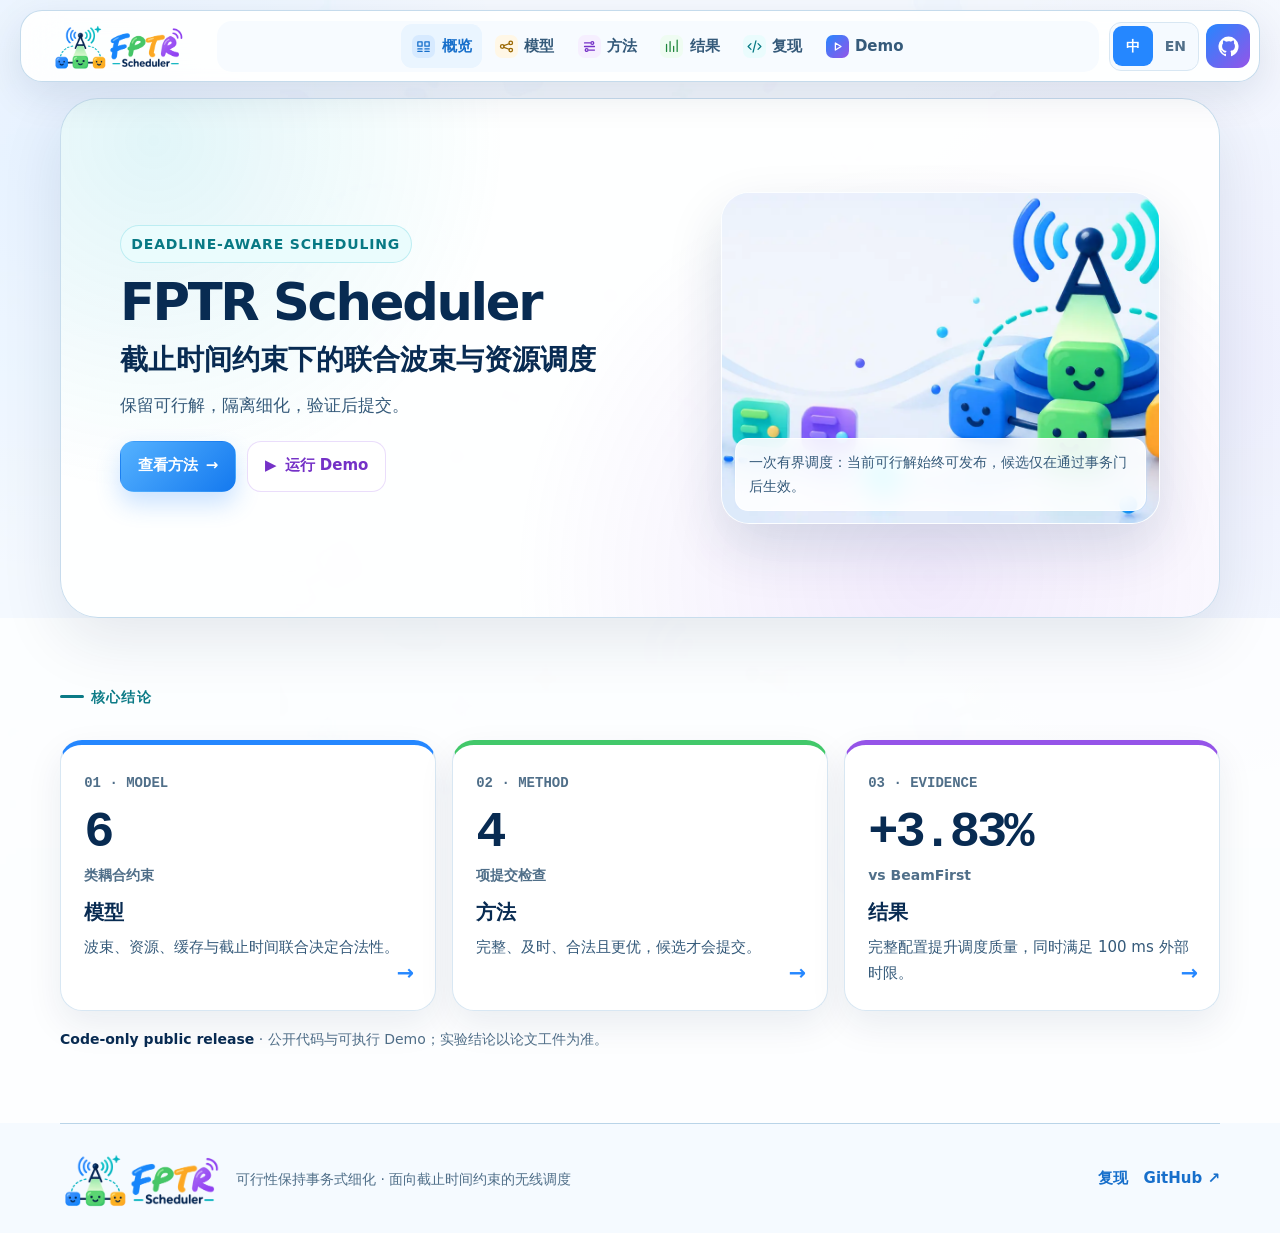
==== docs/index.html @ 071c4c6e "fix: complete semantic and accessibility polish" ====
<!doctype html>
<html lang="zh-CN">
  <head>
    <meta charset="utf-8" />
    <script>document.documentElement.classList.add("js");</script>
    <meta name="viewport" content="width=device-width, initial-scale=1" />
    <meta name="theme-color" content="#f5faff" />
    <meta name="description" content="FPTR：面向截止时间约束的联合波束与资源调度器，以可行性保持的事务式细化持续提升传输量。" />
    <meta property="og:type" content="website" />
    <meta property="og:title" content="FPTR Scheduler" />
    <meta property="og:description" content="Feasibility-preserving transactional refinement for deadline-aware wireless scheduling." />
    <meta property="og:url" content="https://rudykon.github.io/FPTR_Scheduler/" />
    <meta property="og:image" content="https://rudykon.github.io/FPTR_Scheduler/images/Deadline_Aware_FPTR_Scheduler.png" />
    <title>FPTR Scheduler · 联合波束与资源调度</title>
    <link rel="canonical" href="https://rudykon.github.io/FPTR_Scheduler/" />
    <link rel="icon" type="image/png" href="./assets/brand/favicon-32.png" sizes="32x32" />
    <link rel="apple-touch-icon" href="./assets/brand/apple-touch-icon.png" />
    <link rel="stylesheet" href="./assets/site.css" />
    <script src="./assets/site.js" defer></script>
  </head>
  <body>
    <a class="skip-link" href="#main" data-i18n="skip">跳到主要内容</a>
    <div class="site-shell" id="top">
      <header class="site-header">
        <a class="brand-link" href="./" aria-label="FPTR Scheduler 首页" data-i18n-aria="brandHomeAria"><img src="./assets/brand/logo-horizontal.png" alt="FPTR Scheduler" /></a>
        <button class="nav-toggle" type="button" aria-expanded="false" aria-controls="mainNav"><span data-i18n="navMenu">目录</span><svg viewBox="0 0 16 16" aria-hidden="true"><path d="m3 6 5 5 5-5" /></svg></button>
        <nav class="main-nav" id="mainNav" aria-label="主要导航" data-i18n-aria="navAria">
          <a href="./" aria-current="page"><i class="nav-icon" data-nav-icon="overview" aria-hidden="true"></i><span data-i18n="navOverview">概览</span></a>
          <a href="./problem/"><i class="nav-icon" data-nav-icon="problem" aria-hidden="true"></i><span data-i18n="navProblem">模型</span></a>
          <a href="./method/"><i class="nav-icon" data-nav-icon="method" aria-hidden="true"></i><span data-i18n="navMethod">方法</span></a>
          <a href="./evidence/"><i class="nav-icon" data-nav-icon="evidence" aria-hidden="true"></i><span data-i18n="navEvidence">结果</span></a>
          <a href="./reproduce/"><i class="nav-icon" data-nav-icon="reproduce" aria-hidden="true"></i><span data-i18n="navReproduce">复现</span></a>
          <a href="./demo/"><i class="nav-icon" data-nav-icon="demo" aria-hidden="true"></i><span data-i18n="navDemo">Demo</span></a>
        </nav>
        <div class="header-actions">
          <div class="language-switch" aria-label="语言切换" data-i18n-aria="languageAria">
            <a href="./" data-locale="zh" class="active" aria-current="page">中</a>
            <a href="./en/" data-locale="en" lang="en">EN</a>
          </div>
          <a class="icon-link github-icon" href="https://github.com/rudykon/FPTR_Scheduler" target="_blank" rel="noreferrer" aria-label="GitHub 仓库" data-i18n-aria="githubAria"></a>
        </div>
      </header>

      <main id="main">
        <section class="home-hero section-wrap">
          <div class="home-hero-copy">
            <span class="paper-badge" data-i18n="paperBadge">DEADLINE-AWARE SCHEDULING</span>
            <h1 data-i18n="paperTitle">FPTR Scheduler</h1>
            <p class="home-subtitle" data-i18n="homeSubtitle">截止时间约束下的联合波束与资源调度</p>
            <p class="paper-thesis" data-i18n="paperThesis">保留可行解，隔离细化，验证后提交。</p>
            <div class="hero-actions">
              <a class="button button-primary" href="./method/"><span data-i18n="readMethod">查看方法</span><span aria-hidden="true">→</span></a>
              <a class="button button-secondary" href="./demo/"><span aria-hidden="true">▶</span><span data-i18n="runDemo">运行 Demo</span></a>
            </div>
          </div>
          <figure class="home-visual">
            <img src="./assets/brand/hero-light-1280x720.webp" alt="智能基站协调彩色资源块与截止路径" data-i18n-alt="heroArtAlt" />
            <figcaption data-i18n="heroCaption">一次有界调度：当前可行解始终可发布，候选仅在通过事务门后生效。</figcaption>
          </figure>
        </section>

        <section class="home-summary">
          <div class="section-wrap">
            <h2 class="section-kicker" data-i18n="coreFindings">核心结论</h2>
            <div class="summary-grid">
              <a class="summary-card problem-card" href="./problem/">
                <span>01 · MODEL</span><strong>6<small data-i18n="constraintCountLabel">类耦合约束</small></strong>
                <h3 data-i18n="snapshotProblemTitle">模型</h3>
                <p data-i18n="snapshotProblemBody">波束、资源、缓存与截止时间联合决定合法性。</p>
                <b class="card-arrow" aria-hidden="true">→</b>
              </a>
              <a class="summary-card method-card" href="./method/">
                <span>02 · METHOD</span><strong>4<small data-i18n="gateCountLabel">项提交检查</small></strong>
                <h3 data-i18n="snapshotMethodTitle">方法</h3>
                <p data-i18n="snapshotMethodBody">完整、及时、合法且更优，候选才会提交。</p>
                <b class="card-arrow" aria-hidden="true">→</b>
              </a>
              <a class="summary-card evidence-card" href="./evidence/">
                <span>03 · EVIDENCE</span><strong>+3.83%<small data-i18n="beamFirstGainLabel">vs BeamFirst</small></strong>
                <h3 data-i18n="snapshotResultTitle">结果</h3>
                <p data-i18n="snapshotResultBody">完整配置提升调度质量，同时满足 100 ms 外部时限。</p>
                <b class="card-arrow" aria-hidden="true">→</b>
              </a>
            </div>
            <p class="release-line"><strong data-i18n="release">Code-only public release</strong><span aria-hidden="true"> · </span><span data-i18n="releaseShort">公开代码与可执行 Demo；实验结论以论文工件为准。</span></p>
          </div>
        </section>
      </main>

      <footer class="site-footer">
        <div><img src="./assets/brand/logo-horizontal.png" alt="FPTR Scheduler" /><p data-i18n="footer">可行性保持事务式细化 · 面向截止时间约束的无线调度</p></div>
        <nav class="footer-links" aria-label="项目链接" data-i18n-aria="footerLinksAria"><a href="./reproduce/" data-i18n="navReproduce">复现</a><a href="https://github.com/rudykon/FPTR_Scheduler" target="_blank" rel="noreferrer">GitHub ↗</a></nav>
      </footer>
    </div>
  </body>
</html>
---- docs/assets/site.css ----
:root {
  --structure: #082b52;
  --deep: #05213f;
  --signal: #2587ff;
  --routing: #18b8c8;
  --feasible: #42c86a;
  --deadline: #f6a91f;
  --refinement: #9554e8;
  --ice: #f5faff;
  --white: #fff;
  --ink-soft: #355a7a;
  --muted: #506f89;
  --line: #d8e7f3;
  --line-strong: #b9d4e8;
  --blue-soft: #eaf5ff;
  --cyan-soft: #eafcfd;
  --green-soft: #effcf2;
  --amber-soft: #fff7e6;
  --violet-soft: #f6efff;
  --red-soft: #fff1f2;
  --red: #d34d61;
  --display: "Arial Rounded MT Bold", "Noto Sans SC", system-ui, sans-serif;
  --ui: Inter, "Noto Sans SC", system-ui, -apple-system, BlinkMacSystemFont, "Segoe UI", sans-serif;
  --math: "Libertinus Math", "STIX Two Math", "Cambria Math", "Noto Serif Math", "DejaVu Math TeX Gyre", serif;
  --mono: "SFMono-Regular", Consolas, "Liberation Mono", monospace;
  --text-body: 1rem;
  --text-lead: 1.0625rem;
  --text-small: .9375rem;
  --text-meta: .875rem;
  --leading-body: 1.72;
  --prose-width: 760px;
  --shadow-soft: 0 22px 62px rgb(8 43 82 / 10%);
  --shadow-card: 0 14px 36px rgb(8 43 82 / 8%);
  color-scheme: light;
}

*, *::before, *::after { box-sizing: border-box; }
html { scroll-behavior: smooth; }
body {
  min-width: 320px;
  margin: 0;
  color: var(--structure);
  background:
    radial-gradient(circle at 7% 12%, rgb(37 135 255 / 8%), transparent 27rem),
    radial-gradient(circle at 94% 30%, rgb(149 84 232 / 7%), transparent 26rem),
    var(--ice);
  font: var(--text-body)/var(--leading-body) var(--ui);
  text-rendering: optimizeLegibility;
}
body::before {
  position: fixed;
  inset: 0;
  z-index: -1;
  background: url("./brand/pattern-light-1280x720.webp") top center / 1280px auto repeat-y;
  content: "";
  opacity: .1;
  pointer-events: none;
}
img, picture { display: block; max-width: 100%; }
a { color: inherit; text-decoration: none; }
button, input, select { font: inherit; }
button, a { -webkit-tap-highlight-color: transparent; }
::selection { color: var(--deep); background: rgb(66 200 106 / 32%); }
:focus-visible { outline: 3px solid rgb(37 135 255 / 45%); outline-offset: 3px; }

.skip-link {
  position: fixed;
  top: .75rem;
  left: .75rem;
  z-index: 1000;
  padding: .65rem 1rem;
  border-radius: 12px;
  color: var(--white);
  background: var(--signal);
  font-weight: 850;
  transform: translateY(-180%);
  transition: transform 160ms ease;
}
.skip-link:focus { transform: translateY(0); }
.site-shell { display: flex; min-height: 100vh; flex-direction: column; }
main { min-width: 0; flex: 1; }
.section-wrap { width: min(1160px, calc(100% - 2.5rem)); margin-inline: auto; }
.prose-wrap { width: min(var(--prose-width), calc(100% - 2.5rem)); margin-inline: auto; }

/* Bright compact navigation */
.site-header {
  position: sticky;
  top: .65rem;
  z-index: 100;
  display: grid;
  width: min(1240px, calc(100% - 1.5rem));
  min-height: 72px;
  grid-template-columns: 174px minmax(0, 1fr) auto;
  gap: .65rem;
  align-items: center;
  margin: .65rem auto 0;
  padding: .42rem .55rem .42rem .72rem;
  border: 1px solid rgb(185 212 232 / 82%);
  border-radius: 22px;
  background: rgb(255 255 255 / 92%);
  box-shadow: 0 13px 38px rgb(8 43 82 / 10%);
  backdrop-filter: blur(18px) saturate(145%);
}
.brand-link {
  display: inline-flex;
  width: 170px;
  min-height: 50px;
  align-items: center;
  border-radius: 12px;
}
.brand-link img { width: 100%; max-height: 52px; object-fit: contain; }
.nav-toggle {
  display: none;
  min-height: 42px;
  align-items: center;
  justify-content: center;
  gap: .42rem;
  padding: .5rem .72rem;
  border: 1px solid var(--line);
  border-radius: 11px;
  color: var(--ink-soft);
  background: var(--white);
  cursor: pointer;
  font-size: var(--text-meta);
  font-weight: 850;
}
.nav-toggle svg { width: 16px; height: 16px; fill: none; stroke: currentcolor; stroke-width: 2; transition: transform 160ms ease; }
.nav-toggle[aria-expanded="true"] svg { transform: rotate(180deg); }
.main-nav {
  display: flex;
  min-width: 0;
  justify-content: center;
  gap: .1rem;
  padding: .2rem;
  border-radius: 15px;
  background: #f7fbff;
}
.main-nav a {
  display: inline-flex;
  min-height: 44px;
  min-width: 0;
  align-items: center;
  justify-content: center;
  gap: .38rem;
  padding: .48rem .62rem;
  border: 1px solid transparent;
  border-radius: 11px;
  color: var(--ink-soft);
  font-size: var(--text-small);
  font-weight: 790;
  line-height: 1.2;
  white-space: nowrap;
  transition: transform 160ms ease, background 160ms ease, color 160ms ease;
}
.main-nav a:hover { color: var(--structure); background: var(--white); transform: translateY(-1px); }
.main-nav a[aria-current="page"] { color: #176fcb; background: var(--blue-soft); }
.nav-icon {
  display: grid;
  width: 1.45rem;
  height: 1.45rem;
  flex: 0 0 auto;
  place-items: center;
  border-radius: 7px;
  color: currentcolor;
  background: rgb(37 135 255 / 9%);
}
.nav-icon svg {
  width: 17px;
  height: 17px;
  fill: none;
  stroke: currentcolor;
  stroke-linecap: round;
  stroke-linejoin: round;
  stroke-width: 1.8;
}
.main-nav a:nth-child(2) .nav-icon { color: #9a6700; background: var(--amber-soft); }
.main-nav a:nth-child(3) .nav-icon { color: #7531c7; background: var(--violet-soft); }
.main-nav a:nth-child(4) .nav-icon { color: #20883e; background: var(--green-soft); }
.main-nav a:nth-child(5) .nav-icon { color: #087a85; background: var(--cyan-soft); }
.main-nav a:nth-child(6) .nav-icon { color: var(--white); background: linear-gradient(135deg, var(--signal), var(--refinement)); }
.header-actions { display: flex; align-items: center; gap: .42rem; }
.language-switch {
  display: flex;
  gap: .12rem;
  padding: .2rem;
  border: 1px solid var(--line);
  border-radius: 12px;
  background: var(--ice);
}
.language-switch a,
.language-switch button {
  display: grid;
  min-width: 40px;
  min-height: 40px;
  place-items: center;
  padding: 0 .45rem;
  border: 0;
  border-radius: 9px;
  color: var(--muted);
  background: transparent;
  cursor: pointer;
  font-size: var(--text-meta);
  font-weight: 850;
}
.language-switch .active { color: var(--white); background: var(--signal); }
.icon-link {
  display: grid;
  width: 44px;
  height: 44px;
  place-items: center;
  border-radius: 12px;
  color: var(--white);
  background: linear-gradient(135deg, var(--signal), var(--refinement));
}
.icon-link svg { width: 21px; height: 21px; fill: currentcolor; }

/* Shared hierarchy */
.section-kicker, .eyebrow {
  display: inline-flex;
  align-items: center;
  gap: .45rem;
  margin: 0 0 .85rem;
  color: #0b7a86;
  font-size: var(--text-meta);
  font-weight: 850;
  letter-spacing: .08em;
  text-transform: uppercase;
}
.section-kicker::before {
  width: 24px;
  height: 3px;
  border-radius: 999px;
  background: currentcolor;
  content: "";
}
.section-heading { max-width: var(--prose-width); margin-bottom: 2rem; }
.section-heading h2 {
  margin: 0;
  font: 900 clamp(1.5rem, 2.5vw, 2.2rem)/1.16 var(--ui);
  letter-spacing: -.03em;
}
.section-heading p:last-child { margin: .85rem 0 0; color: var(--ink-soft); font-size: var(--text-lead); }
.button {
  display: inline-flex;
  min-height: 48px;
  align-items: center;
  justify-content: center;
  gap: .5rem;
  padding: .72rem 1.05rem;
  border: 1px solid transparent;
  border-radius: 14px;
  font-size: var(--text-small);
  font-weight: 850;
  transition: transform 160ms ease, box-shadow 160ms ease;
}
.button:hover { transform: translateY(-2px); }
.button-primary { color: var(--white); background: linear-gradient(135deg, #55b2ff, #1479ef); box-shadow: 0 12px 24px rgb(37 135 255 / 24%); }
.button-secondary { border-color: rgb(149 84 232 / 20%); color: #7531c7; background: var(--white); }
.button-ghost { border-color: var(--line); color: var(--ink-soft); background: rgb(255 255 255 / 68%); }

/* Home: three compact parts */
.home-hero {
  position: relative;
  display: grid;
  min-height: 520px;
  grid-template-columns: minmax(0, 1.1fr) minmax(330px, .9fr);
  gap: clamp(2rem, 5vw, 4rem);
  align-items: center;
  overflow: hidden;
  margin-top: 1rem;
  padding: clamp(2.3rem, 4.6vw, 4rem);
  border: 1px solid rgb(185 212 232 / 78%);
  border-radius: 38px;
  background:
    radial-gradient(circle at 8% 8%, rgb(24 184 200 / 12%), transparent 22rem),
    radial-gradient(circle at 75% 92%, rgb(149 84 232 / 12%), transparent 26rem),
    rgb(255 255 255 / 90%);
  box-shadow: var(--shadow-soft);
}
.home-hero-copy { min-width: 0; }
.paper-badge {
  display: inline-flex;
  margin-bottom: .8rem;
  padding: .38rem .65rem;
  border: 1px solid rgb(24 184 200 / 22%);
  border-radius: 999px;
  color: #087984;
  background: var(--cyan-soft);
  font-size: var(--text-meta);
  font-weight: 850;
  letter-spacing: .06em;
}
.home-hero h1 {
  max-width: 720px;
  margin: 0;
  font: 900 clamp(2.4rem, 4vw, 3.35rem)/1.04 var(--display);
  letter-spacing: -.045em;
}
html[lang="en"] .home-hero h1 {
  font-size: clamp(2.4rem, 4vw, 3.35rem);
  line-height: 1.05;
}
.home-subtitle {
  max-width: 720px;
  margin: .8rem 0 0;
  color: var(--structure);
  font-size: clamp(1.25rem, 2.2vw, 1.75rem);
  font-weight: 850;
  line-height: 1.3;
}
.paper-thesis { max-width: 690px; margin: .75rem 0 0; color: var(--ink-soft); font-size: var(--text-lead); }
.hero-actions { display: flex; flex-wrap: wrap; gap: .7rem; margin-top: 1.3rem; }
.home-visual {
  position: relative;
  margin: 0;
  overflow: hidden;
  border: 1px solid rgb(255 255 255 / 88%);
  border-radius: 28px;
  background: var(--blue-soft);
  box-shadow: 0 24px 55px rgb(8 43 82 / 14%);
}
.home-visual img { width: 100%; min-height: 330px; object-fit: cover; }
.home-visual figcaption {
  position: absolute;
  right: .8rem;
  bottom: .8rem;
  left: .8rem;
  padding: .7rem .85rem;
  border: 1px solid rgb(255 255 255 / 78%);
  border-radius: 13px;
  color: var(--ink-soft);
  background: rgb(255 255 255 / 89%);
  backdrop-filter: blur(12px);
  font-size: var(--text-meta);
}
.home-summary { padding: 3.8rem 0 4.5rem; background: rgb(255 255 255 / 74%); }
.summary-grid { display: grid; grid-template-columns: repeat(3, minmax(0, 1fr)); gap: 1rem; margin-top: 1.1rem; }
.summary-card {
  position: relative;
  display: block;
  min-width: 0;
  padding: 1.45rem;
  border: 1px solid var(--line);
  border-top: 5px solid var(--signal);
  border-radius: 22px;
  background: var(--white);
  box-shadow: var(--shadow-card);
  transition: transform 160ms ease, border-color 160ms ease, box-shadow 160ms ease;
}
.summary-card:hover { border-color: var(--signal); box-shadow: 0 18px 42px rgb(8 43 82 / 12%); transform: translateY(-3px); }
.summary-card.method-card { border-top-color: var(--feasible); }
.summary-card.evidence-card { border-top-color: var(--refinement); }
.summary-card > span { color: var(--muted); font: 850 var(--text-meta) var(--mono); }
.summary-card > strong { display: block; margin-top: .8rem; font: 900 clamp(2rem, 4vw, 3.15rem)/1 var(--mono); letter-spacing: -.06em; }
.summary-card > strong small {
  display: block;
  margin-top: .45rem;
  color: var(--muted);
  font: 800 var(--text-meta)/1.35 var(--ui);
  letter-spacing: 0;
}
.summary-card h3 { margin: .65rem 0 .35rem; font-size: 1.25rem; }
.summary-card p { margin: 0; color: var(--ink-soft); font-size: var(--text-small); }
.card-arrow { position: absolute; right: 1.3rem; bottom: 1.15rem; color: var(--signal); font-size: 1.3rem; }
.release-line { margin: 1rem 0 0; color: var(--muted); font-size: var(--text-meta); }
.release-line strong { color: var(--structure); }
.secondary-links { display: flex; flex-wrap: wrap; gap: .75rem 1.1rem; align-items: center; margin-top: 1.5rem; color: var(--ink-soft); font-size: var(--text-small); }
.secondary-links > span { color: var(--muted); font-weight: 800; }
.secondary-links a { display: inline-flex; min-height: 44px; align-items: center; gap: .35rem; color: #176fcb; font-weight: 800; }

/* Interior pages */
.page-hero {
  position: relative;
  overflow: hidden;
  margin-top: 1rem;
  padding: 1.6rem 0 1.5rem;
  border-bottom: 1px solid var(--line-strong);
  background: radial-gradient(circle at 84% 45%, rgb(37 135 255 / 12%), transparent 22rem), rgb(255 255 255 / 68%);
}
.page-hero-method { background: radial-gradient(circle at 84% 45%, rgb(149 84 232 / 14%), transparent 23rem), rgb(255 255 255 / 68%); }
.page-hero-evidence { background: radial-gradient(circle at 84% 45%, rgb(66 200 106 / 13%), transparent 23rem), rgb(255 255 255 / 68%); }
.page-hero-reproduce { background: radial-gradient(circle at 84% 45%, rgb(24 184 200 / 13%), transparent 23rem), rgb(255 255 255 / 68%); }
.page-hero .section-wrap { position: relative; z-index: 2; }
.breadcrumb { display: inline-flex; min-height: 42px; align-items: center; gap: .5rem; margin-bottom: .7rem; color: var(--ink-soft); font-size: var(--text-small); font-weight: 750; }
.page-hero .section-kicker { margin-bottom: .65rem; }
.page-hero h1 {
  max-width: 980px;
  margin: 0;
  font: 900 clamp(2.1rem, 3.4vw, 3rem)/1.08 var(--ui);
  letter-spacing: -.04em;
}
.page-hero p:last-of-type { max-width: 780px; margin: .8rem 0 0; color: var(--ink-soft); font-size: 1.0625rem; line-height: 1.62; }
.page-mascot { position: absolute; right: max(3vw, 1rem); bottom: -1rem; width: 120px; opacity: .08; transform: rotate(-7deg); }
.detail-section { padding: 3.5rem 0 5rem; background: rgb(255 255 255 / 76%); }
.editorial-section { padding-block: 0 3.5rem; }
.editorial-section + .editorial-section { padding-top: 2.25rem; border-top: 1px solid var(--line-strong); }
.editorial-grid { display: grid; grid-template-columns: minmax(0, 1fr) minmax(280px, .72fr); gap: clamp(2rem, 6vw, 4rem); align-items: start; }
.editorial-copy { min-width: 0; max-width: var(--prose-width); }
.editorial-copy h2 { margin: 0; font: 900 clamp(1.5rem, 2.5vw, 2.2rem)/1.16 var(--ui); letter-spacing: -.03em; }
.editorial-copy p { color: var(--ink-soft); }
.callout {
  padding: 1.35rem;
  border-left: 5px solid var(--signal);
  border-radius: 0 20px 20px 0;
  background: var(--blue-soft);
}
.callout h3 { margin: 0; font-size: 1.2rem; }
.callout p { margin: .5rem 0 0; color: var(--ink-soft); font-size: var(--text-small); }
/* ACM-inspired equations: semantic MathML, centered display, right-aligned number. */
.inline-math,
.formula-block math {
  color: var(--deep);
  font-family: var(--math);
  font-weight: 400;
}
.inline-math {
  white-space: nowrap;
  margin-inline: .1em;
  font-size: 1.04em;
  vertical-align: -.08em;
}
.formula-block {
  width: 100%;
  min-width: 0;
  max-width: 100%;
  overflow-x: auto;
  margin: 1.25rem 0;
  padding: 1.15rem 1.25rem;
  border: 1px solid var(--line-strong);
  border-left: 4px solid var(--signal);
  border-radius: 4px 16px 16px 4px;
  color: var(--deep);
  background: linear-gradient(90deg, rgb(234 245 255 / 72%), var(--white) 42%);
  box-shadow: 0 8px 24px rgb(8 43 82 / 5%);
  scrollbar-color: var(--line-strong) transparent;
}
.formula-block:focus-visible { outline-offset: 2px; }
.equation-row {
  display: grid;
  min-width: max-content;
  grid-template-columns: minmax(0, 1fr) 3rem;
  gap: 1rem;
  align-items: center;
}
.equation-row math[display="block"] {
  display: block;
  min-width: max-content;
  margin: 0;
  justify-self: center;
  font-size: clamp(1rem, 1.65vw, 1.2rem);
  line-height: 1.55;
}
.equation-number {
  min-width: 2.5rem;
  color: var(--ink-soft);
  font: 400 1rem/1.2 var(--math);
  text-align: right;
  white-space: nowrap;
}
.equation-lead,
.equation-note {
  max-width: var(--prose-width);
  color: var(--ink-soft);
  font-size: var(--text-small);
}
.equation-lead { margin: 1.2rem 0 -.45rem; font-weight: 750; }
.equation-note { margin: -.55rem 0 1.3rem; }
.equation-order-note {
  max-width: var(--prose-width);
  margin: 1rem 0 .35rem;
  padding: .65rem .85rem;
  border-left: 3px solid var(--routing);
  border-radius: 0 10px 10px 0;
  color: var(--ink-soft);
  background: var(--blue-soft);
  font-size: var(--text-meta);
}
.equation-stack { display: grid; min-width: 0; gap: 1.35rem; padding-top: .4rem; }
.equation-unit { min-width: 0; }
.equation-unit > p { margin: 0 0 .55rem; color: var(--ink-soft); font-size: var(--text-small); }
.equation-unit .formula-block { margin: 0; }
.formal-equations { margin-top: 1.25rem; border-color: var(--line-strong); }
.formal-equations > summary { display: flex; align-items: center; justify-content: space-between; gap: 1rem; }
.equation-range { flex: 0 0 auto; color: var(--signal); font: 800 var(--text-meta) var(--mono); }
.formula-block.compact-equation { margin-block: .8rem 0; padding-block: .9rem; }
.formula-block.compact-equation .equation-row math[display="block"] { font-size: clamp(1rem, 1.45vw, 1.12rem); }
.formula-block.unnumbered .equation-row { grid-template-columns: minmax(0, 1fr); }
.formula-block.unnumbered .equation-row math[display="block"] { justify-self: start; }
.math-symbol { min-width: 5.25rem; }
.symbol-table .inline-math { font-size: 1.08rem; }
.table-wrap, .traffic-table-wrap {
  width: 100%;
  max-width: 100%;
  overflow-x: auto;
  margin-top: 1rem;
  border: 1px solid var(--line);
  border-radius: 18px;
  background: var(--white);
}
table { width: 100%; border-collapse: collapse; font-size: var(--text-small); }
th, td { padding: .78rem .85rem; border-bottom: 1px solid var(--line); text-align: left; white-space: nowrap; }
th { color: var(--structure); background: #edf6fd; font-weight: 800; }
tbody tr:last-child th, tbody tr:last-child td { border-bottom: 0; }
.symbol-table-wrap { min-width: 0; }
.symbol-table-wrap h3 { margin: 0 0 .5rem; font-size: 1.2rem; }
.key-symbols { display: grid; grid-template-columns: repeat(4, minmax(0, 1fr)); gap: .75rem; }
.key-symbols article { display: flex; min-width: 0; align-items: center; gap: .7rem; padding: 1rem; border: 1px solid var(--line); border-radius: 16px; background: var(--white); }
.key-symbols .inline-math { flex: 0 0 auto; color: var(--signal); font-size: 1.3rem; }
.key-symbols span { color: var(--ink-soft); font-size: var(--text-small); font-weight: 750; }
.symbol-details { margin-top: 0; }
.symbol-details .details-body { padding-top: .35rem; }
.symbol-table th:first-child { width: 12%; font-family: var(--math); }
.symbol-table td:nth-child(2) { width: 28%; }
.symbol-table td:last-child { white-space: normal; }
.traffic-details { margin-top: .2rem; }
.constraint-groups { display: grid; grid-template-columns: repeat(3, minmax(0, 1fr)); gap: 1rem; margin-top: 1.8rem; }
.constraint-group { padding: 1.35rem; border-top: 4px solid var(--deadline); background: var(--white); }
.constraint-group:nth-child(2) { border-color: var(--routing); }
.constraint-group:nth-child(3) { border-color: var(--refinement); }
.constraint-group h3 { margin: 0 0 .5rem; font-size: 1.18rem; }
.constraint-group ul { margin: 0; padding-left: 1.2rem; color: var(--ink-soft); font-size: var(--text-small); }
.risk-compare { display: grid; grid-template-columns: 1fr 1fr; gap: 1rem; margin-top: 1.8rem; }
.risk-path { padding: 1.35rem; border: 1px solid var(--line); border-radius: 20px; background: var(--white); }
.risk-path.bad { border-color: rgb(211 77 97 / 25%); background: var(--red-soft); }
.risk-path.good { border-color: rgb(66 200 106 / 28%); background: var(--green-soft); }
.risk-path h3 { margin: 0; font-size: 1.18rem; }
.risk-path p { margin: .45rem 0 0; color: var(--ink-soft); }
.scenario-split { display: grid; grid-template-columns: 1fr 1fr; gap: 1rem; margin: 2rem 0 0; }
.scenario-crop { position: relative; aspect-ratio: 1.2; overflow: hidden; border: 1px solid var(--line); border-radius: 22px; background: var(--white); }
.scenario-crop img { position: absolute; top: 0; width: 200%; max-width: none; height: 100%; object-fit: cover; }
.scenario-left img { left: 0; }
.scenario-right img { right: 0; }
.scenario-split figcaption { display: grid; grid-column: 1 / -1; grid-template-columns: 1fr 1fr; gap: 1rem; color: var(--muted); font-size: var(--text-meta); }

/* Method */
.transaction-diagram { min-width: 0; padding: 1.2rem; border: 1px solid var(--line); border-radius: 24px; background: var(--white); box-shadow: var(--shadow-card); }
.transaction-lane { display: grid; grid-template-columns: 130px minmax(0, .72fr) auto minmax(0, .72fr); gap: 1rem; align-items: center; padding: 1rem; border-radius: 18px; }
.incumbent-lane { background: var(--green-soft); }
.candidate-lane { margin-top: .75rem; background: var(--violet-soft); }
.lane-label { color: var(--muted); font: 850 var(--text-meta) var(--mono); text-transform: uppercase; }
.transaction-lane article { min-width: 0; padding: .85rem; border: 1px solid rgb(255 255 255 / 88%); border-radius: 14px; background: rgb(255 255 255 / 74%); }
.transaction-lane strong { font: 900 1.3rem var(--mono); }
.transaction-lane p { margin: .2rem 0 0; color: var(--ink-soft); font-size: var(--text-meta); }
.transaction-lane i { color: var(--muted); font-size: var(--text-meta); font-style: normal; font-weight: 800; }
.gate-checks { display: grid; grid-template-columns: repeat(4, minmax(0, 1fr)); gap: .6rem; margin-top: .8rem; }
.gate-checks div { min-width: 0; padding: .85rem; border: 1px solid var(--line); border-radius: 14px; background: #f9fcff; }
.gate-checks .inline-math { font-size: 1rem; }
.gate-checks p { margin: .25rem 0 0; color: var(--muted); font-size: var(--text-meta); }
.gate-branches { display: grid; grid-template-columns: 1fr 1fr; gap: .7rem; margin-top: .7rem; }
.gate-branches strong, .gate-branches em { padding: .85rem 1rem; border-radius: 14px; font-size: var(--text-small); font-style: normal; }
.gate-branches strong { color: #197b37; background: var(--green-soft); }
.gate-branches em { color: var(--red); background: var(--red-soft); }
.method-timeline {
  position: relative;
  display: grid;
  grid-template-columns: repeat(6, minmax(0, 1fr));
  gap: .75rem;
  margin-top: 2rem;
}
.method-timeline::before {
  position: absolute;
  top: 20px;
  right: 7%;
  left: 7%;
  height: 4px;
  border-radius: 999px;
  background: linear-gradient(90deg, var(--signal), var(--feasible), var(--routing), var(--deadline), var(--refinement));
  content: "";
}
.stage { position: relative; z-index: 1; min-width: 0; padding-top: 3rem; }
.stage::before {
  position: absolute;
  top: 9px;
  left: 1rem;
  width: 24px;
  height: 24px;
  border: 5px solid var(--white);
  border-radius: 50%;
  background: var(--signal);
  box-shadow: 0 0 0 1px var(--line);
  content: "";
}
.stage:nth-child(2)::before { background: var(--feasible); }
.stage:nth-child(3)::before { background: var(--routing); }
.stage:nth-child(4)::before { background: var(--deadline); }
.stage:nth-child(5)::before, .stage:nth-child(6)::before { background: var(--refinement); }
.stage time { color: var(--muted); font: 800 var(--text-meta) var(--mono); }
.stage h3 { margin: .2rem 0; font-size: 1.08rem; }
.stage p { margin: 0; color: var(--ink-soft); font-size: var(--text-meta); line-height: 1.5; }
.deadline-contract {
  display: grid;
  grid-template-columns: minmax(170px, .35fr) auto minmax(170px, .35fr) 1fr;
  gap: 1rem;
  align-items: center;
  margin-top: 1.8rem;
  padding: 1.15rem;
  border: 1px solid var(--line);
  border-radius: 20px;
  background: var(--blue-soft);
}
.deadline-contract div { display: flex; flex-direction: column; }
.deadline-contract strong { font: 900 1.15rem var(--ui); }
.deadline-contract strong .inline-math { font-size: 1.06em; }
.deadline-contract span { color: var(--muted); font-size: var(--text-meta); }
.deadline-contract p { margin: 0; color: var(--ink-soft); font-size: var(--text-small); }
.theory-list { margin-top: 1.8rem; border-top: 1px solid var(--line-strong); }
.theory-item { display: grid; grid-template-columns: 100px minmax(0, .9fr) minmax(0, 1.1fr); gap: 1.5rem; padding: 1.4rem 0; border-bottom: 1px solid var(--line); }
.theory-item > span { color: var(--refinement); font: 850 var(--text-meta) var(--mono); }
.theory-item h3 { margin: 0; font-size: 1.18rem; }
.theory-item p { margin: 0; color: var(--ink-soft); font-size: var(--text-small); }
.theory-copy { min-width: 0; }
.theory-summary { margin: 0; color: var(--ink-soft); }
.theory-details { margin-top: .65rem; border-radius: 14px; background: #f9fcff; }
.theory-details > summary { min-height: 46px; padding-block: .55rem; color: #176fcb; font-size: var(--text-meta); }
.theory-details .details-body { padding-top: .15rem; }
.theory-copy .equation-note { margin-top: .55rem; }
.paper-figure-link { display: inline-flex; min-height: 48px; align-items: center; gap: .55rem; margin-top: 1.4rem; color: #176fcb; font-weight: 800; }

/* Evidence */
.evidence-highlights { display: grid; grid-template-columns: repeat(3, minmax(0, 1fr)); gap: .8rem; margin-bottom: 1rem; }
.evidence-highlights a { min-width: 0; padding: 1rem 1.15rem; border: 1px solid var(--line); border-radius: 17px; background: var(--white); box-shadow: 0 8px 22px rgb(8 43 82 / 5%); transition: border-color 160ms ease, box-shadow 160ms ease, transform 160ms ease; }
.evidence-highlights a:hover { border-color: var(--signal); box-shadow: 0 12px 28px rgb(8 43 82 / 10%); transform: translateY(-2px); }
.evidence-highlights strong { display: block; color: var(--structure); font: 900 clamp(1.45rem, 2.8vw, 2.15rem)/1 var(--mono); letter-spacing: -.05em; }
.evidence-highlights span { display: block; margin-top: .45rem; color: var(--muted); font-size: var(--text-meta); }
.rq-navigation {
  position: sticky;
  top: 5.8rem;
  z-index: 20;
  margin: 0 0 2rem;
}
.rq-toggle { display: none; }
.rq-nav {
  display: flex;
  gap: .35rem;
  margin: 0;
  padding: .45rem;
  overflow-x: auto;
  border: 1px solid var(--line);
  border-radius: 16px;
  background: rgb(255 255 255 / 92%);
  box-shadow: 0 8px 24px rgb(8 43 82 / 7%);
}
.rq-nav a { flex: 0 0 auto; min-height: 40px; padding: .45rem .7rem; border-radius: 10px; color: var(--ink-soft); font-size: var(--text-meta); font-weight: 800; }
.rq-nav a:hover { color: #176fcb; background: var(--blue-soft); }
.rq {
  display: grid;
  grid-template-columns: minmax(300px, .7fr) minmax(0, 1.3fr);
  gap: clamp(2rem, 5vw, 4rem);
  padding: 3.8rem 0;
  border-top: 1px solid var(--line-strong);
  scroll-margin-top: 9rem;
}
.rq:first-of-type { padding-top: 1rem; border-top: 0; }
.rq-summary h2 { max-width: 620px; margin: 0 0 .45rem; font: 900 clamp(1.65rem, 2.5vw, 2.1rem)/1.12 var(--ui); letter-spacing: -.03em; }
.rq-question { margin: 0 0 .65rem !important; color: var(--muted) !important; font-size: var(--text-small); font-weight: 700; }
.rq-summary > p { margin: 0; color: var(--ink-soft); }
.rq-metric { display: block; margin-top: 1rem; color: var(--structure); }
.rq-metric-labeled strong { display: block; font: 900 clamp(2.15rem, 4.4vw, 3.5rem)/1 var(--mono); letter-spacing: -.06em; }
.rq-metric-labeled span { display: block; margin-top: .45rem; color: var(--muted); font-size: var(--text-meta); font-weight: 800; }
.rq-summary > .rq-qualifier { margin-top: .9rem; padding-left: .85rem; border-left: 3px solid var(--routing); color: var(--ink-soft); font-size: var(--text-small); }
.web-figure { margin: 1.3rem 0 0; }
.web-figure .figure-image-link { display: block; overflow: hidden; border: 1px solid var(--line); border-radius: 22px; background: var(--white); box-shadow: var(--shadow-card); }
.web-figure img, .web-figure picture { width: 100%; }
.web-figure figcaption { margin-top: .65rem; color: var(--muted); font-size: var(--text-meta); }
.figure-size-link { display: inline-flex; min-height: 42px; align-items: center; margin-top: .45rem; color: #176fcb; font-weight: 850; }
.secondary-figure > .details-body { padding-top: .2rem; }
.secondary-figure .web-figure { margin-top: 0; }
.exact-metrics { display: grid; grid-template-columns: repeat(4, minmax(0, 1fr)); gap: .7rem; }
.exact-metrics article { min-width: 0; padding: 1rem; border: 1px solid var(--line); border-radius: 16px; background: var(--white); text-align: center; }
.exact-metrics strong { display: block; font: 900 clamp(1.35rem, 2.4vw, 2rem)/1 var(--mono); letter-spacing: -.05em; }
.exact-metrics span { display: block; margin-top: .45rem; color: var(--muted); font-size: var(--text-meta); }
.evidence-note { padding: 1.2rem 1.4rem; border-left: 5px solid var(--feasible); border-radius: 0 20px 20px 0; background: var(--green-soft); }
.evidence-note strong { display: block; }
.evidence-note p { margin: .35rem 0 0; color: var(--ink-soft); }
details { margin-top: 1rem; border: 1px solid var(--line); border-radius: 18px; background: var(--white); }
summary { min-height: 52px; padding: .75rem 1rem; cursor: pointer; font-weight: 800; }
.details-body { padding: 0 1rem 1rem; color: var(--ink-soft); }
.baseline-table td:nth-child(n+2), .baseline-table th:nth-child(n+2) { text-align: right; }
.limitations { scroll-margin-top: 9rem; margin-top: 3rem; padding: 1.8rem; border: 1px solid rgb(246 169 31 / 28%); border-radius: 22px; background: var(--amber-soft); }
.limitations h2 { margin: 0; font-size: 1.4rem; }
.limitations p { margin: .55rem 0 0; color: var(--ink-soft); }
.protocol-lead { color: var(--structure); font-weight: 800; }

/* Reproduction */
.quick-steps { display: grid; grid-template-columns: repeat(3, minmax(0, 1fr)); gap: 1rem; counter-reset: quick; }
.quick-step { min-width: 0; counter-increment: quick; overflow: hidden; border: 1px solid var(--line); border-radius: 20px; background: #082b52; box-shadow: var(--shadow-card); }
.quick-step h3 { margin: 0; padding: .8rem 1rem; color: #ddecf9; background: #0c3867; font-size: 1rem; }
.quick-step h3::before { margin-right: .5rem; color: #68c7ff; content: "0" counter(quick); font-family: var(--mono); }
.code-shell { position: relative; min-width: 0; max-width: 100%; overflow: hidden; background: #082b52; }
.code-shell::after {
  position: absolute;
  top: 3.2rem;
  right: 0;
  bottom: 0;
  width: 2.4rem;
  background: linear-gradient(90deg, transparent, rgb(8 43 82 / 92%));
  content: "";
  pointer-events: none;
}
.copy-code {
  position: absolute;
  top: .55rem;
  right: .65rem;
  z-index: 2;
  min-height: 36px;
  padding: .35rem .65rem;
  border: 1px solid rgb(188 235 210 / 28%);
  border-radius: 9px;
  color: #dff8eb;
  background: #0c3867;
  cursor: pointer;
  font-size: var(--text-meta);
  font-weight: 800;
}
.copy-code:hover { background: #11508f; }
.quick-step pre { min-height: 275px; max-width: 100%; margin: 0; padding: 3.4rem 1rem 1rem; overflow: auto; color: #bcebd2; font: .875rem/1.62 var(--mono); white-space: pre; }
.experiment-command .code-shell { border-radius: 12px; }
.experiment-command pre { max-width: 100%; margin: 0; padding: 3.4rem 1rem 1rem; overflow: auto; color: #bcebd2; font: .875rem/1.62 var(--mono); white-space: pre; }
.repro-actions { display: flex; flex-wrap: wrap; gap: .75rem; margin-top: 1.4rem; }
.expected-result { display: grid; grid-template-columns: auto auto minmax(0, 1fr); gap: .8rem 1rem; align-items: center; margin-top: 1rem; padding: 1rem 1.15rem; border: 1px solid rgb(66 200 106 / 28%); border-radius: 16px; background: var(--green-soft); }
.expected-result strong { color: #197b37; }
.expected-result code { padding: .3rem .5rem; border-radius: 8px; color: var(--structure); background: var(--white); font: .9rem var(--mono); }
.expected-result span { color: var(--ink-soft); font-size: var(--text-small); }
.compact-heading { margin: 2.25rem 0 0; }
.release-note { margin-top: 1.6rem; padding: 1.1rem 1.3rem; border: 1px solid var(--line); border-radius: 18px; background: var(--white); }
.release-note p { margin: 0; }
.release-note strong { display: block; }
.release-note span:last-child { color: var(--ink-soft); font-size: var(--text-small); }

.site-footer {
  display: flex;
  width: min(1160px, calc(100% - 2.5rem));
  min-height: 110px;
  align-items: center;
  justify-content: space-between;
  gap: 2rem;
  margin: auto;
  border-top: 1px solid var(--line-strong);
}
.site-footer > div { display: flex; align-items: center; gap: 1rem; }
.site-footer img { width: 160px; }
.site-footer p { margin: 0; color: var(--muted); font-size: var(--text-meta); }
.footer-links { display: flex; flex-wrap: wrap; gap: .35rem 1rem; align-items: center; }
.footer-links a { display: inline-flex; min-height: 44px; align-items: center; color: #176fcb; font-size: var(--text-small); font-weight: 800; }

@media (max-width: 1120px) {
  .site-header { grid-template-columns: 160px minmax(0, 1fr) auto; }
  .brand-link { width: 155px; }
  .main-nav a { padding-inline: .45rem; font-size: .875rem; }
  .main-nav .nav-icon { display: none; }
  .home-hero { grid-template-columns: 1fr minmax(290px, .72fr); }
}
@media (max-width: 900px) {
  .site-header { position: relative; top: 0; grid-template-columns: 1fr auto; }
  .main-nav { grid-column: 1 / -1; grid-row: 2; justify-content: flex-start; overflow-x: auto; }
  .main-nav a { flex: 0 0 auto; }
  .main-nav .nav-icon { display: grid; }
  .home-hero { grid-template-columns: 1fr; }
  .home-visual { display: none; }
  .editorial-grid, .rq { grid-template-columns: 1fr; }
  .summary-grid, .constraint-groups, .quick-steps { grid-template-columns: 1fr; }
  .transaction-lane { grid-template-columns: 110px 1fr; }
  .transaction-lane i { display: none; }
  .gate-checks { grid-template-columns: 1fr 1fr; }
  .method-timeline { grid-template-columns: repeat(3, minmax(0, 1fr)); row-gap: 1.3rem; }
  .method-timeline::before { display: none; }
  .stage { padding-top: 2.7rem; }
  .deadline-contract { grid-template-columns: 1fr auto 1fr; }
  .deadline-contract p { grid-column: 1 / -1; }
}
@media (max-width: 680px) {
  body { font-size: 1rem; }
  .section-wrap, .prose-wrap { width: min(calc(100% - 1.25rem), 1160px); }
  .site-header { width: calc(100% - .75rem); grid-template-columns: minmax(0, 1fr) auto auto; margin-top: .38rem; padding: .35rem .45rem; border-radius: 17px; }
  .brand-link { width: 138px; }
  .nav-toggle { display: none; grid-column: 2; grid-row: 1; }
  .js .nav-toggle { display: inline-flex; }
  .header-actions { gap: .25rem; }
  .icon-link { width: 42px; height: 42px; }
  .language-switch a, .language-switch button { min-width: 38px; min-height: 38px; }
  .main-nav { display: flex; grid-column: 1 / -1; grid-row: 2; flex-direction: column; align-items: stretch; margin: .2rem -.1rem 0; overflow: visible; }
  .js .main-nav { display: none; }
  .js .main-nav.is-open { display: flex; }
  .main-nav a { min-height: 46px; justify-content: flex-start; padding-inline: .75rem; font-size: .9375rem; }
  .home-hero { min-height: 0; padding: 2.2rem 1.1rem; border-radius: 26px; }
  .home-hero h1 { font-size: clamp(2.5rem, 12vw, 3.25rem); }
  html[lang="en"] .home-hero { padding: 1.5rem 1.05rem; }
  html[lang="en"] .home-hero h1 { font-size: 2.25rem; line-height: 1.02; }
  html[lang="en"] .home-hero .home-subtitle { font-size: 1.2rem; line-height: 1.3; }
  html[lang="en"] .home-hero .paper-thesis { font-size: .975rem; line-height: 1.55; }
  html[lang="en"] .home-hero .hero-actions { display: grid; grid-template-columns: 1fr 1fr; gap: .5rem; margin-top: 1rem; }
  html[lang="en"] .home-hero .hero-actions .button { min-height: 46px; padding: .62rem .7rem; }
  .home-subtitle { font-size: 1.2rem; }
  .home-summary { padding-block: 3.5rem; }
  .summary-grid { margin-top: 1.6rem; }
  .page-hero { padding-block: 1.45rem 1.35rem; }
  .page-hero h1 { font-size: clamp(2rem, 9vw, 2.5rem); }
  html[lang="en"] .page-hero { padding-block: 1.25rem 1.35rem; }
  html[lang="en"] .page-hero .breadcrumb { min-height: 36px; margin-bottom: .3rem; }
  html[lang="en"] .page-hero .section-kicker { margin-bottom: .35rem; }
  html[lang="en"] .page-hero h1 { font-size: clamp(1.85rem, 8.5vw, 2.15rem); line-height: 1.08; }
  html[lang="en"] .page-hero p:last-of-type { margin-top: .55rem; font-size: .9375rem; line-height: 1.48; }
  .page-mascot { display: none; }
  .detail-section { padding-block: 3rem 4rem; }
  .editorial-section { padding-bottom: 3rem; }
  .editorial-section + .editorial-section { padding-top: 2.25rem; }
  .formula-block { margin-block: 1rem; padding: .95rem .8rem; border-left-width: 3px; border-radius: 3px 13px 13px 3px; }
  .equation-row { grid-template-columns: minmax(0, 1fr) 2.5rem; gap: .7rem; }
  .equation-row math[display="block"] { font-size: 1rem; }
  .equation-number { min-width: 2rem; font-size: .9375rem; }
  .formal-equations > summary { align-items: flex-start; }
  .equation-range { padding-top: .08rem; }
  .equation-note { margin-top: -.35rem; }
  .risk-compare, .scenario-split, .scenario-split figcaption, .gate-branches { grid-template-columns: 1fr; }
  .scenario-crop { aspect-ratio: 1.35; }
  .scenario-split figcaption { grid-column: 1; }
  .transaction-diagram { padding: .7rem; }
  .transaction-lane { grid-template-columns: 1fr; padding: .7rem; }
  .gate-checks { grid-template-columns: 1fr; }
  .method-timeline { grid-template-columns: 1fr; gap: 0; }
  .method-timeline::before { display: block; top: 0; bottom: 0; left: 22px; width: 4px; height: auto; }
  .stage { padding: .25rem 0 1.4rem 3.5rem; }
  .stage::before { top: .35rem; left: 12px; }
  .deadline-contract { grid-template-columns: 1fr; }
  .deadline-contract > i { transform: rotate(90deg); text-align: center; }
  .theory-item { grid-template-columns: 1fr; gap: .35rem; }
  .key-symbols, .evidence-highlights { grid-template-columns: 1fr 1fr; }
  .evidence-highlights a:last-child { grid-column: 1 / -1; }
  .expected-result { grid-template-columns: 1fr; gap: .45rem; }
  .rq { padding-block: 3rem; }
  .rq-navigation { top: .5rem; }
  .rq-toggle {
    display: flex;
    width: 100%;
    min-height: 48px;
    align-items: center;
    justify-content: space-between;
    gap: .5rem;
    padding: .65rem .85rem;
    border: 1px solid var(--line);
    border-radius: 14px;
    color: var(--ink-soft);
    background: rgb(255 255 255 / 96%);
    box-shadow: 0 8px 24px rgb(8 43 82 / 7%);
    cursor: pointer;
    font-size: var(--text-small);
  }
  .rq-toggle > span:first-child { color: var(--muted); }
  .rq-toggle strong { margin-right: auto; color: #176fcb; }
  .rq-toggle i { font-style: normal; transition: transform 160ms ease; }
  .rq-toggle[aria-expanded="true"] i { transform: rotate(180deg); }
  .rq-nav {
    position: absolute;
    top: calc(100% + .4rem);
    right: 0;
    left: 0;
    display: none;
    flex-direction: column;
    overflow: visible;
    box-shadow: 0 16px 36px rgb(8 43 82 / 14%);
  }
  .rq-nav.is-open { display: flex; }
  .rq-nav a { width: 100%; min-height: 44px; }
  .exact-metrics { grid-template-columns: 1fr 1fr; }
  .site-footer { width: calc(100% - 1.25rem); flex-direction: column; align-items: flex-start; justify-content: center; padding-block: 1.5rem; }
  .site-footer > div { flex-direction: column; align-items: flex-start; }
  .site-footer .footer-links { flex-direction: row; }
}
@media (max-width: 390px) {
  .site-header { gap: .35rem; padding-inline: .35rem; }
  .brand-link { width: 118px; }
  .nav-toggle { gap: .25rem; padding: .45rem .5rem; }
  .nav-toggle svg { width: 14px; height: 14px; }
  .header-actions { gap: .15rem; }
  .language-switch { gap: 0; padding: .12rem; }
  .language-switch a, .language-switch button { min-width: 32px; min-height: 36px; padding-inline: .25rem; }
  .icon-link { width: 38px; height: 38px; }
}
@media (prefers-reduced-motion: reduce) {
  *, *::before, *::after { scroll-behavior: auto !important; transition: none !important; }
}
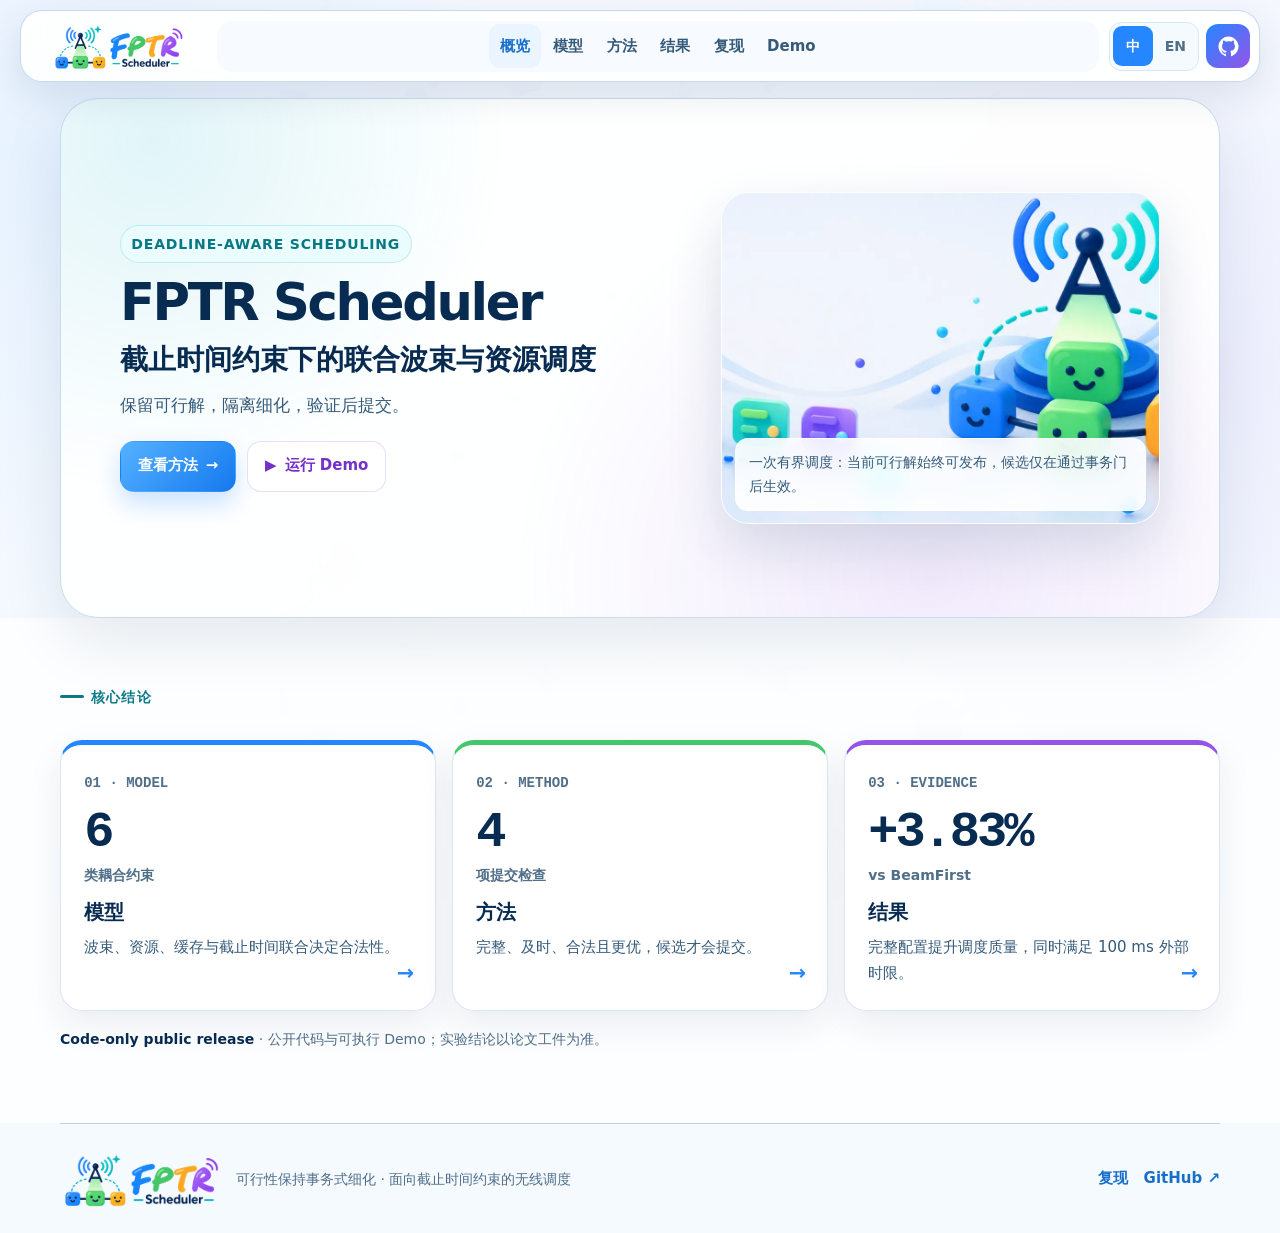
==== commit 6fd2a7bf: "style: simplify primary navigation" ====
--- a/docs/index.html
+++ b/docs/index.html
@@ -25,12 +25,12 @@
         <a class="brand-link" href="./" aria-label="FPTR Scheduler 首页" data-i18n-aria="brandHomeAria"><img src="./assets/brand/logo-horizontal.png" alt="FPTR Scheduler" /></a>
         <button class="nav-toggle" type="button" aria-expanded="false" aria-controls="mainNav"><span data-i18n="navMenu">目录</span><svg viewBox="0 0 16 16" aria-hidden="true"><path d="m3 6 5 5 5-5" /></svg></button>
         <nav class="main-nav" id="mainNav" aria-label="主要导航" data-i18n-aria="navAria">
-          <a href="./" aria-current="page"><i class="nav-icon" data-nav-icon="overview" aria-hidden="true"></i><span data-i18n="navOverview">概览</span></a>
-          <a href="./problem/"><i class="nav-icon" data-nav-icon="problem" aria-hidden="true"></i><span data-i18n="navProblem">模型</span></a>
-          <a href="./method/"><i class="nav-icon" data-nav-icon="method" aria-hidden="true"></i><span data-i18n="navMethod">方法</span></a>
-          <a href="./evidence/"><i class="nav-icon" data-nav-icon="evidence" aria-hidden="true"></i><span data-i18n="navEvidence">结果</span></a>
-          <a href="./reproduce/"><i class="nav-icon" data-nav-icon="reproduce" aria-hidden="true"></i><span data-i18n="navReproduce">复现</span></a>
-          <a href="./demo/"><i class="nav-icon" data-nav-icon="demo" aria-hidden="true"></i><span data-i18n="navDemo">Demo</span></a>
+          <a href="./" aria-current="page"><span data-i18n="navOverview">概览</span></a>
+          <a href="./problem/"><span data-i18n="navProblem">模型</span></a>
+          <a href="./method/"><span data-i18n="navMethod">方法</span></a>
+          <a href="./evidence/"><span data-i18n="navEvidence">结果</span></a>
+          <a href="./reproduce/"><span data-i18n="navReproduce">复现</span></a>
+          <a href="./demo/"><span data-i18n="navDemo">Demo</span></a>
         </nav>
         <div class="header-actions">
           <div class="language-switch" aria-label="语言切换" data-i18n-aria="languageAria">
--- a/docs/assets/site.css
+++ b/docs/assets/site.css
@@ -154,30 +154,6 @@
 }
 .main-nav a:hover { color: var(--structure); background: var(--white); transform: translateY(-1px); }
 .main-nav a[aria-current="page"] { color: #176fcb; background: var(--blue-soft); }
-.nav-icon {
-  display: grid;
-  width: 1.45rem;
-  height: 1.45rem;
-  flex: 0 0 auto;
-  place-items: center;
-  border-radius: 7px;
-  color: currentcolor;
-  background: rgb(37 135 255 / 9%);
-}
-.nav-icon svg {
-  width: 17px;
-  height: 17px;
-  fill: none;
-  stroke: currentcolor;
-  stroke-linecap: round;
-  stroke-linejoin: round;
-  stroke-width: 1.8;
-}
-.main-nav a:nth-child(2) .nav-icon { color: #9a6700; background: var(--amber-soft); }
-.main-nav a:nth-child(3) .nav-icon { color: #7531c7; background: var(--violet-soft); }
-.main-nav a:nth-child(4) .nav-icon { color: #20883e; background: var(--green-soft); }
-.main-nav a:nth-child(5) .nav-icon { color: #087a85; background: var(--cyan-soft); }
-.main-nav a:nth-child(6) .nav-icon { color: var(--white); background: linear-gradient(135deg, var(--signal), var(--refinement)); }
 .header-actions { display: flex; align-items: center; gap: .42rem; }
 .language-switch {
   display: flex;
@@ -747,14 +723,12 @@
   .site-header { grid-template-columns: 160px minmax(0, 1fr) auto; }
   .brand-link { width: 155px; }
   .main-nav a { padding-inline: .45rem; font-size: .875rem; }
-  .main-nav .nav-icon { display: none; }
   .home-hero { grid-template-columns: 1fr minmax(290px, .72fr); }
 }
 @media (max-width: 900px) {
   .site-header { position: relative; top: 0; grid-template-columns: 1fr auto; }
   .main-nav { grid-column: 1 / -1; grid-row: 2; justify-content: flex-start; overflow-x: auto; }
   .main-nav a { flex: 0 0 auto; }
-  .main-nav .nav-icon { display: grid; }
   .home-hero { grid-template-columns: 1fr; }
   .home-visual { display: none; }
   .editorial-grid, .rq { grid-template-columns: 1fr; }
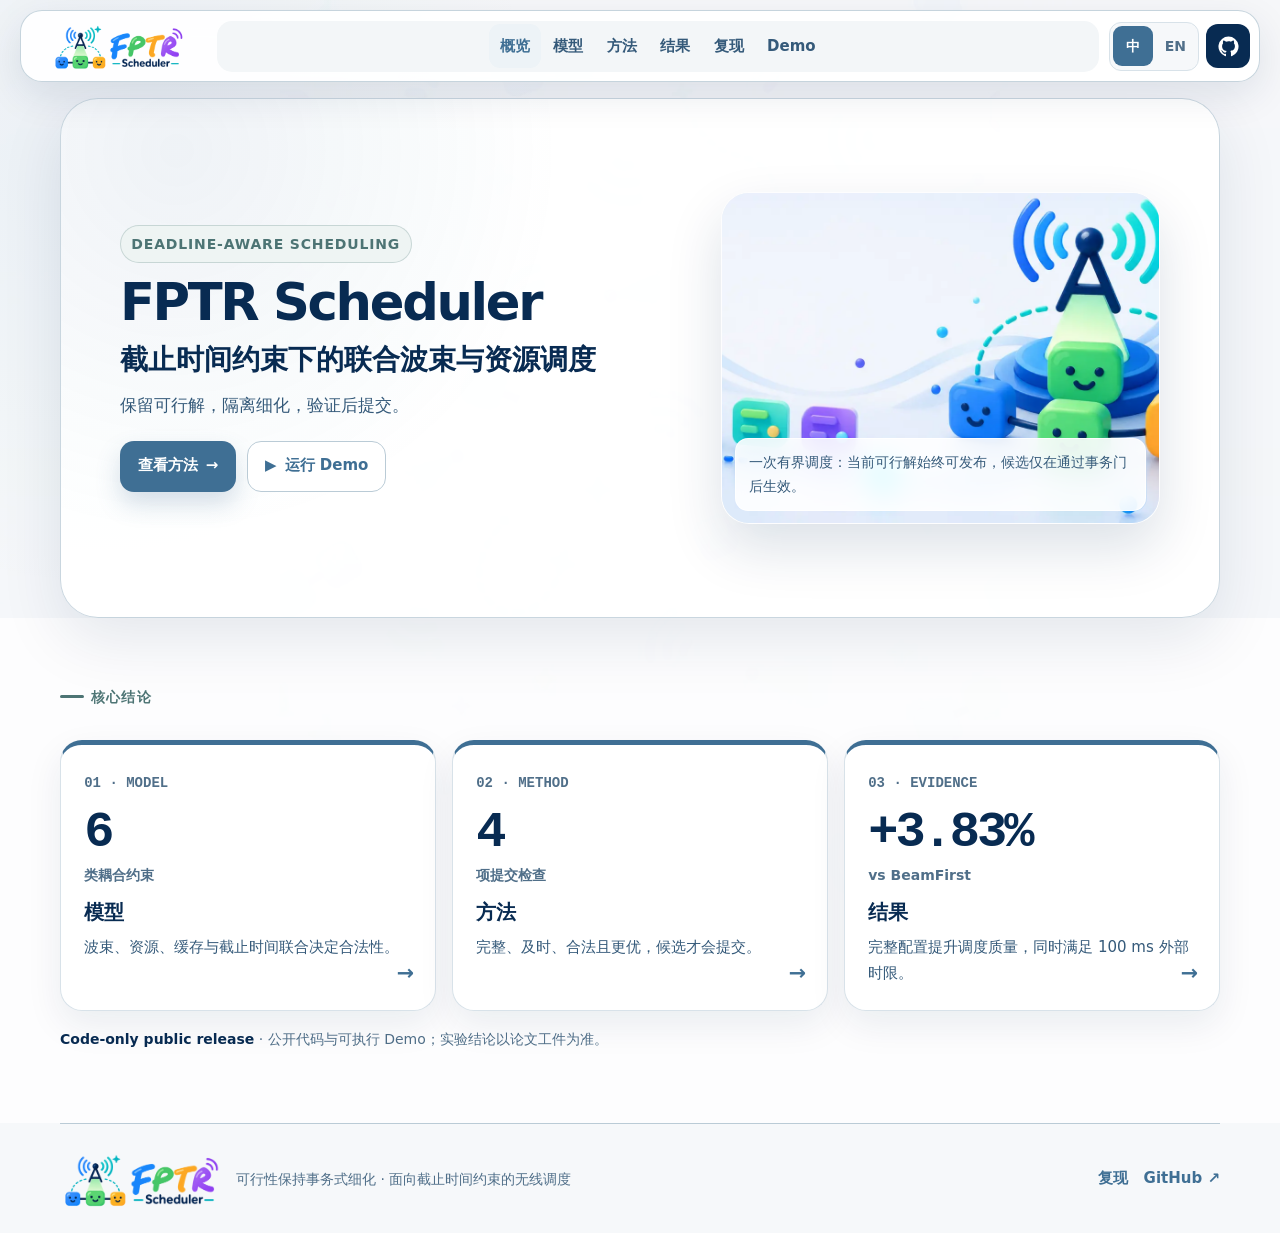
==== commit 672bccac: "style: unify the research visual palette" ====
--- a/docs/index.html
+++ b/docs/index.html
@@ -4,7 +4,7 @@
     <meta charset="utf-8" />
     <script>document.documentElement.classList.add("js");</script>
     <meta name="viewport" content="width=device-width, initial-scale=1" />
-    <meta name="theme-color" content="#f5faff" />
+    <meta name="theme-color" content="#f6f8fa" />
     <meta name="description" content="FPTR：面向截止时间约束的联合波束与资源调度器，以可行性保持的事务式细化持续提升传输量。" />
     <meta property="og:type" content="website" />
     <meta property="og:title" content="FPTR Scheduler" />
@@ -15,6 +15,7 @@
     <link rel="canonical" href="https://rudykon.github.io/FPTR_Scheduler/" />
     <link rel="icon" type="image/png" href="./assets/brand/favicon-32.png" sizes="32x32" />
     <link rel="apple-touch-icon" href="./assets/brand/apple-touch-icon.png" />
+    <link rel="stylesheet" href="./assets/palette.css" />
     <link rel="stylesheet" href="./assets/site.css" />
     <script src="./assets/site.js" defer></script>
   </head>
--- a/docs/assets/palette.css
+++ b/docs/assets/palette.css
@@ -0,0 +1,49 @@
+/* Generated by tools/build_visual_palette.py; edit config/visual_palette.json. */
+:root {
+  --structure: #082b52;
+  --deep: #05213f;
+  --signal: #3f6f94;
+  --routing: #4d7474;
+  --feasible: #4f795b;
+  --deadline: #8c642e;
+  --refinement: #5d6f7f;
+  --red: #985560;
+  --ice: #f6f8fa;
+  --white: #ffffff;
+  --ink-soft: #355a7a;
+  --muted: #506f89;
+  --line: #d8e2e9;
+  --line-strong: #bacbd6;
+  --blue-soft: #edf3f7;
+  --cyan-soft: #eef4f3;
+  --green-soft: #eff5f0;
+  --amber-soft: #f7f2ea;
+  --violet-soft: #f0f3f5;
+  --red-soft: #f8eff0;
+  --surface-soft: #f3f6f8;
+  --chart-baseline: #626a72;
+  --chart-grid: #d7e0e7;
+  --chart-axis: #687887;
+  --chart-share-0: #edf1f4;
+  --chart-share-1: #b8cad8;
+  --chart-share-2: #6f91aa;
+  --chart-share-3: #365f7e;
+  --chart-unmet: #dce3e8;
+  --method-beam-first: #60666d;
+  --method-base: #a8b8c4;
+  --method-global: #91a6b5;
+  --method-cg: #7892a5;
+  --method-remask: #5e7d94;
+  --method-full: #365f7e;
+  --code-bg: #082b52;
+  --code-header: #0c3867;
+  --code-hover: #11508f;
+  --code-heading: #ddecf9;
+  --code-accent: #68c7ff;
+  --code-button: #dff8eb;
+  --code-text: #bcebd2;
+  --demo-code-bg: #0b2139;
+  --demo-code-header: #102c49;
+  --demo-code-heading: #d8e8f7;
+  --demo-code-text: #a9e9d0;
+}
--- a/docs/assets/site.css
+++ b/docs/assets/site.css
@@ -1,24 +1,4 @@
 :root {
-  --structure: #082b52;
-  --deep: #05213f;
-  --signal: #2587ff;
-  --routing: #18b8c8;
-  --feasible: #42c86a;
-  --deadline: #f6a91f;
-  --refinement: #9554e8;
-  --ice: #f5faff;
-  --white: #fff;
-  --ink-soft: #355a7a;
-  --muted: #506f89;
-  --line: #d8e7f3;
-  --line-strong: #b9d4e8;
-  --blue-soft: #eaf5ff;
-  --cyan-soft: #eafcfd;
-  --green-soft: #effcf2;
-  --amber-soft: #fff7e6;
-  --violet-soft: #f6efff;
-  --red-soft: #fff1f2;
-  --red: #d34d61;
   --display: "Arial Rounded MT Bold", "Noto Sans SC", system-ui, sans-serif;
   --ui: Inter, "Noto Sans SC", system-ui, -apple-system, BlinkMacSystemFont, "Segoe UI", sans-serif;
   --math: "Libertinus Math", "STIX Two Math", "Cambria Math", "Noto Serif Math", "DejaVu Math TeX Gyre", serif;
@@ -29,8 +9,8 @@
   --text-meta: .875rem;
   --leading-body: 1.72;
   --prose-width: 760px;
-  --shadow-soft: 0 22px 62px rgb(8 43 82 / 10%);
-  --shadow-card: 0 14px 36px rgb(8 43 82 / 8%);
+  --shadow-soft: 0 22px 62px color-mix(in srgb, var(--structure) 10%, transparent);
+  --shadow-card: 0 14px 36px color-mix(in srgb, var(--structure) 8%, transparent);
   color-scheme: light;
 }
 
@@ -41,8 +21,7 @@
   margin: 0;
   color: var(--structure);
   background:
-    radial-gradient(circle at 7% 12%, rgb(37 135 255 / 8%), transparent 27rem),
-    radial-gradient(circle at 94% 30%, rgb(149 84 232 / 7%), transparent 26rem),
+    radial-gradient(circle at 8% 12%, color-mix(in srgb, var(--signal) 6%, transparent), transparent 28rem),
     var(--ice);
   font: var(--text-body)/var(--leading-body) var(--ui);
   text-rendering: optimizeLegibility;
@@ -60,8 +39,8 @@
 a { color: inherit; text-decoration: none; }
 button, input, select { font: inherit; }
 button, a { -webkit-tap-highlight-color: transparent; }
-::selection { color: var(--deep); background: rgb(66 200 106 / 32%); }
-:focus-visible { outline: 3px solid rgb(37 135 255 / 45%); outline-offset: 3px; }
+::selection { color: var(--deep); background: color-mix(in srgb, var(--signal) 24%, transparent); }
+:focus-visible { outline: 3px solid color-mix(in srgb, var(--signal) 45%, transparent); outline-offset: 3px; }
 
 .skip-link {
   position: fixed;
@@ -95,11 +74,11 @@
   align-items: center;
   margin: .65rem auto 0;
   padding: .42rem .55rem .42rem .72rem;
-  border: 1px solid rgb(185 212 232 / 82%);
+  border: 1px solid color-mix(in srgb, var(--line-strong) 82%, transparent);
   border-radius: 22px;
-  background: rgb(255 255 255 / 92%);
-  box-shadow: 0 13px 38px rgb(8 43 82 / 10%);
-  backdrop-filter: blur(18px) saturate(145%);
+  background: color-mix(in srgb, var(--white) 92%, transparent);
+  box-shadow: 0 13px 38px color-mix(in srgb, var(--structure) 10%, transparent);
+  backdrop-filter: blur(18px);
 }
 .brand-link {
   display: inline-flex;
@@ -133,7 +112,7 @@
   gap: .1rem;
   padding: .2rem;
   border-radius: 15px;
-  background: #f7fbff;
+  background: var(--surface-soft);
 }
 .main-nav a {
   display: inline-flex;
@@ -153,7 +132,7 @@
   transition: transform 160ms ease, background 160ms ease, color 160ms ease;
 }
 .main-nav a:hover { color: var(--structure); background: var(--white); transform: translateY(-1px); }
-.main-nav a[aria-current="page"] { color: #176fcb; background: var(--blue-soft); }
+.main-nav a[aria-current="page"] { color: var(--signal); background: var(--blue-soft); }
 .header-actions { display: flex; align-items: center; gap: .42rem; }
 .language-switch {
   display: flex;
@@ -186,7 +165,7 @@
   place-items: center;
   border-radius: 12px;
   color: var(--white);
-  background: linear-gradient(135deg, var(--signal), var(--refinement));
+  background: var(--structure);
 }
 .icon-link svg { width: 21px; height: 21px; fill: currentcolor; }
 
@@ -196,7 +175,7 @@
   align-items: center;
   gap: .45rem;
   margin: 0 0 .85rem;
-  color: #0b7a86;
+  color: var(--routing);
   font-size: var(--text-meta);
   font-weight: 850;
   letter-spacing: .08em;
@@ -230,9 +209,9 @@
   transition: transform 160ms ease, box-shadow 160ms ease;
 }
 .button:hover { transform: translateY(-2px); }
-.button-primary { color: var(--white); background: linear-gradient(135deg, #55b2ff, #1479ef); box-shadow: 0 12px 24px rgb(37 135 255 / 24%); }
-.button-secondary { border-color: rgb(149 84 232 / 20%); color: #7531c7; background: var(--white); }
-.button-ghost { border-color: var(--line); color: var(--ink-soft); background: rgb(255 255 255 / 68%); }
+.button-primary { color: var(--white); background: var(--signal); box-shadow: 0 12px 24px color-mix(in srgb, var(--signal) 22%, transparent); }
+.button-secondary { border-color: var(--line-strong); color: var(--signal); background: var(--white); }
+.button-ghost { border-color: var(--line); color: var(--ink-soft); background: color-mix(in srgb, var(--white) 68%, transparent); }
 
 /* Home: three compact parts */
 .home-hero {
@@ -245,12 +224,11 @@
   overflow: hidden;
   margin-top: 1rem;
   padding: clamp(2.3rem, 4.6vw, 4rem);
-  border: 1px solid rgb(185 212 232 / 78%);
+  border: 1px solid color-mix(in srgb, var(--line-strong) 78%, transparent);
   border-radius: 38px;
   background:
-    radial-gradient(circle at 8% 8%, rgb(24 184 200 / 12%), transparent 22rem),
-    radial-gradient(circle at 75% 92%, rgb(149 84 232 / 12%), transparent 26rem),
-    rgb(255 255 255 / 90%);
+    radial-gradient(circle at 10% 10%, color-mix(in srgb, var(--signal) 8%, transparent), transparent 24rem),
+    color-mix(in srgb, var(--white) 92%, transparent);
   box-shadow: var(--shadow-soft);
 }
 .home-hero-copy { min-width: 0; }
@@ -258,9 +236,9 @@
   display: inline-flex;
   margin-bottom: .8rem;
   padding: .38rem .65rem;
-  border: 1px solid rgb(24 184 200 / 22%);
+  border: 1px solid color-mix(in srgb, var(--routing) 24%, transparent);
   border-radius: 999px;
-  color: #087984;
+  color: var(--routing);
   background: var(--cyan-soft);
   font-size: var(--text-meta);
   font-weight: 850;
@@ -290,10 +268,10 @@
   position: relative;
   margin: 0;
   overflow: hidden;
-  border: 1px solid rgb(255 255 255 / 88%);
+  border: 1px solid color-mix(in srgb, var(--white) 88%, transparent);
   border-radius: 28px;
   background: var(--blue-soft);
-  box-shadow: 0 24px 55px rgb(8 43 82 / 14%);
+  box-shadow: 0 24px 55px color-mix(in srgb, var(--structure) 14%, transparent);
 }
 .home-visual img { width: 100%; min-height: 330px; object-fit: cover; }
 .home-visual figcaption {
@@ -302,14 +280,14 @@
   bottom: .8rem;
   left: .8rem;
   padding: .7rem .85rem;
-  border: 1px solid rgb(255 255 255 / 78%);
+  border: 1px solid color-mix(in srgb, var(--white) 78%, transparent);
   border-radius: 13px;
   color: var(--ink-soft);
-  background: rgb(255 255 255 / 89%);
+  background: color-mix(in srgb, var(--white) 89%, transparent);
   backdrop-filter: blur(12px);
   font-size: var(--text-meta);
 }
-.home-summary { padding: 3.8rem 0 4.5rem; background: rgb(255 255 255 / 74%); }
+.home-summary { padding: 3.8rem 0 4.5rem; background: color-mix(in srgb, var(--white) 74%, transparent); }
 .summary-grid { display: grid; grid-template-columns: repeat(3, minmax(0, 1fr)); gap: 1rem; margin-top: 1.1rem; }
 .summary-card {
   position: relative;
@@ -323,9 +301,9 @@
   box-shadow: var(--shadow-card);
   transition: transform 160ms ease, border-color 160ms ease, box-shadow 160ms ease;
 }
-.summary-card:hover { border-color: var(--signal); box-shadow: 0 18px 42px rgb(8 43 82 / 12%); transform: translateY(-3px); }
-.summary-card.method-card { border-top-color: var(--feasible); }
-.summary-card.evidence-card { border-top-color: var(--refinement); }
+.summary-card:hover { border-color: var(--signal); box-shadow: 0 18px 42px color-mix(in srgb, var(--structure) 12%, transparent); transform: translateY(-3px); }
+.summary-card.method-card,
+.summary-card.evidence-card { border-top-color: var(--signal); }
 .summary-card > span { color: var(--muted); font: 850 var(--text-meta) var(--mono); }
 .summary-card > strong { display: block; margin-top: .8rem; font: 900 clamp(2rem, 4vw, 3.15rem)/1 var(--mono); letter-spacing: -.06em; }
 .summary-card > strong small {
@@ -342,7 +320,7 @@
 .release-line strong { color: var(--structure); }
 .secondary-links { display: flex; flex-wrap: wrap; gap: .75rem 1.1rem; align-items: center; margin-top: 1.5rem; color: var(--ink-soft); font-size: var(--text-small); }
 .secondary-links > span { color: var(--muted); font-weight: 800; }
-.secondary-links a { display: inline-flex; min-height: 44px; align-items: center; gap: .35rem; color: #176fcb; font-weight: 800; }
+.secondary-links a { display: inline-flex; min-height: 44px; align-items: center; gap: .35rem; color: var(--signal); font-weight: 800; }
 
 /* Interior pages */
 .page-hero {
@@ -351,11 +329,11 @@
   margin-top: 1rem;
   padding: 1.6rem 0 1.5rem;
   border-bottom: 1px solid var(--line-strong);
-  background: radial-gradient(circle at 84% 45%, rgb(37 135 255 / 12%), transparent 22rem), rgb(255 255 255 / 68%);
-}
-.page-hero-method { background: radial-gradient(circle at 84% 45%, rgb(149 84 232 / 14%), transparent 23rem), rgb(255 255 255 / 68%); }
-.page-hero-evidence { background: radial-gradient(circle at 84% 45%, rgb(66 200 106 / 13%), transparent 23rem), rgb(255 255 255 / 68%); }
-.page-hero-reproduce { background: radial-gradient(circle at 84% 45%, rgb(24 184 200 / 13%), transparent 23rem), rgb(255 255 255 / 68%); }
+  background: radial-gradient(circle at 84% 45%, color-mix(in srgb, var(--signal) 8%, transparent), transparent 22rem), color-mix(in srgb, var(--white) 72%, transparent);
+}
+.page-hero-method,
+.page-hero-evidence,
+.page-hero-reproduce { background: radial-gradient(circle at 84% 45%, color-mix(in srgb, var(--signal) 8%, transparent), transparent 22rem), color-mix(in srgb, var(--white) 72%, transparent); }
 .page-hero .section-wrap { position: relative; z-index: 2; }
 .breadcrumb { display: inline-flex; min-height: 42px; align-items: center; gap: .5rem; margin-bottom: .7rem; color: var(--ink-soft); font-size: var(--text-small); font-weight: 750; }
 .page-hero .section-kicker { margin-bottom: .65rem; }
@@ -367,7 +345,7 @@
 }
 .page-hero p:last-of-type { max-width: 780px; margin: .8rem 0 0; color: var(--ink-soft); font-size: 1.0625rem; line-height: 1.62; }
 .page-mascot { position: absolute; right: max(3vw, 1rem); bottom: -1rem; width: 120px; opacity: .08; transform: rotate(-7deg); }
-.detail-section { padding: 3.5rem 0 5rem; background: rgb(255 255 255 / 76%); }
+.detail-section { padding: 3.5rem 0 5rem; background: color-mix(in srgb, var(--white) 76%, transparent); }
 .editorial-section { padding-block: 0 3.5rem; }
 .editorial-section + .editorial-section { padding-top: 2.25rem; border-top: 1px solid var(--line-strong); }
 .editorial-grid { display: grid; grid-template-columns: minmax(0, 1fr) minmax(280px, .72fr); gap: clamp(2rem, 6vw, 4rem); align-items: start; }
@@ -406,8 +384,8 @@
   border-left: 4px solid var(--signal);
   border-radius: 4px 16px 16px 4px;
   color: var(--deep);
-  background: linear-gradient(90deg, rgb(234 245 255 / 72%), var(--white) 42%);
-  box-shadow: 0 8px 24px rgb(8 43 82 / 5%);
+  background: linear-gradient(90deg, color-mix(in srgb, var(--blue-soft) 72%, transparent), var(--white) 42%);
+  box-shadow: 0 8px 24px color-mix(in srgb, var(--structure) 5%, transparent);
   scrollbar-color: var(--line-strong) transparent;
 }
 .formula-block:focus-visible { outline-offset: 2px; }
@@ -475,7 +453,7 @@
 }
 table { width: 100%; border-collapse: collapse; font-size: var(--text-small); }
 th, td { padding: .78rem .85rem; border-bottom: 1px solid var(--line); text-align: left; white-space: nowrap; }
-th { color: var(--structure); background: #edf6fd; font-weight: 800; }
+th { color: var(--structure); background: var(--blue-soft); font-weight: 800; }
 tbody tr:last-child th, tbody tr:last-child td { border-bottom: 0; }
 .symbol-table-wrap { min-width: 0; }
 .symbol-table-wrap h3 { margin: 0 0 .5rem; font-size: 1.2rem; }
@@ -490,15 +468,15 @@
 .symbol-table td:last-child { white-space: normal; }
 .traffic-details { margin-top: .2rem; }
 .constraint-groups { display: grid; grid-template-columns: repeat(3, minmax(0, 1fr)); gap: 1rem; margin-top: 1.8rem; }
-.constraint-group { padding: 1.35rem; border-top: 4px solid var(--deadline); background: var(--white); }
-.constraint-group:nth-child(2) { border-color: var(--routing); }
-.constraint-group:nth-child(3) { border-color: var(--refinement); }
+.constraint-group,
+.constraint-group:nth-child(2),
+.constraint-group:nth-child(3) { padding: 1.35rem; border-top: 4px solid var(--signal); background: var(--white); }
 .constraint-group h3 { margin: 0 0 .5rem; font-size: 1.18rem; }
 .constraint-group ul { margin: 0; padding-left: 1.2rem; color: var(--ink-soft); font-size: var(--text-small); }
 .risk-compare { display: grid; grid-template-columns: 1fr 1fr; gap: 1rem; margin-top: 1.8rem; }
 .risk-path { padding: 1.35rem; border: 1px solid var(--line); border-radius: 20px; background: var(--white); }
-.risk-path.bad { border-color: rgb(211 77 97 / 25%); background: var(--red-soft); }
-.risk-path.good { border-color: rgb(66 200 106 / 28%); background: var(--green-soft); }
+.risk-path.bad { border-color: color-mix(in srgb, var(--red) 25%, transparent); background: var(--red-soft); }
+.risk-path.good { border-color: color-mix(in srgb, var(--feasible) 28%, transparent); background: var(--green-soft); }
 .risk-path h3 { margin: 0; font-size: 1.18rem; }
 .risk-path p { margin: .45rem 0 0; color: var(--ink-soft); }
 .scenario-split { display: grid; grid-template-columns: 1fr 1fr; gap: 1rem; margin: 2rem 0 0; }
@@ -511,20 +489,20 @@
 /* Method */
 .transaction-diagram { min-width: 0; padding: 1.2rem; border: 1px solid var(--line); border-radius: 24px; background: var(--white); box-shadow: var(--shadow-card); }
 .transaction-lane { display: grid; grid-template-columns: 130px minmax(0, .72fr) auto minmax(0, .72fr); gap: 1rem; align-items: center; padding: 1rem; border-radius: 18px; }
-.incumbent-lane { background: var(--green-soft); }
+.incumbent-lane { background: var(--cyan-soft); }
 .candidate-lane { margin-top: .75rem; background: var(--violet-soft); }
 .lane-label { color: var(--muted); font: 850 var(--text-meta) var(--mono); text-transform: uppercase; }
-.transaction-lane article { min-width: 0; padding: .85rem; border: 1px solid rgb(255 255 255 / 88%); border-radius: 14px; background: rgb(255 255 255 / 74%); }
+.transaction-lane article { min-width: 0; padding: .85rem; border: 1px solid color-mix(in srgb, var(--white) 88%, transparent); border-radius: 14px; background: color-mix(in srgb, var(--white) 74%, transparent); }
 .transaction-lane strong { font: 900 1.3rem var(--mono); }
 .transaction-lane p { margin: .2rem 0 0; color: var(--ink-soft); font-size: var(--text-meta); }
 .transaction-lane i { color: var(--muted); font-size: var(--text-meta); font-style: normal; font-weight: 800; }
 .gate-checks { display: grid; grid-template-columns: repeat(4, minmax(0, 1fr)); gap: .6rem; margin-top: .8rem; }
-.gate-checks div { min-width: 0; padding: .85rem; border: 1px solid var(--line); border-radius: 14px; background: #f9fcff; }
+.gate-checks div { min-width: 0; padding: .85rem; border: 1px solid var(--line); border-radius: 14px; background: var(--surface-soft); }
 .gate-checks .inline-math { font-size: 1rem; }
 .gate-checks p { margin: .25rem 0 0; color: var(--muted); font-size: var(--text-meta); }
 .gate-branches { display: grid; grid-template-columns: 1fr 1fr; gap: .7rem; margin-top: .7rem; }
 .gate-branches strong, .gate-branches em { padding: .85rem 1rem; border-radius: 14px; font-size: var(--text-small); font-style: normal; }
-.gate-branches strong { color: #197b37; background: var(--green-soft); }
+.gate-branches strong { color: var(--feasible); background: var(--green-soft); }
 .gate-branches em { color: var(--red); background: var(--red-soft); }
 .method-timeline {
   position: relative;
@@ -540,7 +518,7 @@
   left: 7%;
   height: 4px;
   border-radius: 999px;
-  background: linear-gradient(90deg, var(--signal), var(--feasible), var(--routing), var(--deadline), var(--refinement));
+  background: var(--line-strong);
   content: "";
 }
 .stage { position: relative; z-index: 1; min-width: 0; padding-top: 3rem; }
@@ -556,10 +534,11 @@
   box-shadow: 0 0 0 1px var(--line);
   content: "";
 }
-.stage:nth-child(2)::before { background: var(--feasible); }
-.stage:nth-child(3)::before { background: var(--routing); }
-.stage:nth-child(4)::before { background: var(--deadline); }
-.stage:nth-child(5)::before, .stage:nth-child(6)::before { background: var(--refinement); }
+.stage:nth-child(2)::before,
+.stage:nth-child(3)::before,
+.stage:nth-child(4)::before,
+.stage:nth-child(5)::before { background: var(--signal); }
+.stage:nth-child(6)::before { background: var(--deadline); }
 .stage time { color: var(--muted); font: 800 var(--text-meta) var(--mono); }
 .stage h3 { margin: .2rem 0; font-size: 1.08rem; }
 .stage p { margin: 0; color: var(--ink-soft); font-size: var(--text-meta); line-height: 1.5; }
@@ -581,21 +560,21 @@
 .deadline-contract p { margin: 0; color: var(--ink-soft); font-size: var(--text-small); }
 .theory-list { margin-top: 1.8rem; border-top: 1px solid var(--line-strong); }
 .theory-item { display: grid; grid-template-columns: 100px minmax(0, .9fr) minmax(0, 1.1fr); gap: 1.5rem; padding: 1.4rem 0; border-bottom: 1px solid var(--line); }
-.theory-item > span { color: var(--refinement); font: 850 var(--text-meta) var(--mono); }
+.theory-item > span { color: var(--signal); font: 850 var(--text-meta) var(--mono); }
 .theory-item h3 { margin: 0; font-size: 1.18rem; }
 .theory-item p { margin: 0; color: var(--ink-soft); font-size: var(--text-small); }
 .theory-copy { min-width: 0; }
 .theory-summary { margin: 0; color: var(--ink-soft); }
-.theory-details { margin-top: .65rem; border-radius: 14px; background: #f9fcff; }
-.theory-details > summary { min-height: 46px; padding-block: .55rem; color: #176fcb; font-size: var(--text-meta); }
+.theory-details { margin-top: .65rem; border-radius: 14px; background: var(--surface-soft); }
+.theory-details > summary { min-height: 46px; padding-block: .55rem; color: var(--signal); font-size: var(--text-meta); }
 .theory-details .details-body { padding-top: .15rem; }
 .theory-copy .equation-note { margin-top: .55rem; }
-.paper-figure-link { display: inline-flex; min-height: 48px; align-items: center; gap: .55rem; margin-top: 1.4rem; color: #176fcb; font-weight: 800; }
+.paper-figure-link { display: inline-flex; min-height: 48px; align-items: center; gap: .55rem; margin-top: 1.4rem; color: var(--signal); font-weight: 800; }
 
 /* Evidence */
 .evidence-highlights { display: grid; grid-template-columns: repeat(3, minmax(0, 1fr)); gap: .8rem; margin-bottom: 1rem; }
-.evidence-highlights a { min-width: 0; padding: 1rem 1.15rem; border: 1px solid var(--line); border-radius: 17px; background: var(--white); box-shadow: 0 8px 22px rgb(8 43 82 / 5%); transition: border-color 160ms ease, box-shadow 160ms ease, transform 160ms ease; }
-.evidence-highlights a:hover { border-color: var(--signal); box-shadow: 0 12px 28px rgb(8 43 82 / 10%); transform: translateY(-2px); }
+.evidence-highlights a { min-width: 0; padding: 1rem 1.15rem; border: 1px solid var(--line); border-radius: 17px; background: var(--white); box-shadow: 0 8px 22px color-mix(in srgb, var(--structure) 5%, transparent); transition: border-color 160ms ease, box-shadow 160ms ease, transform 160ms ease; }
+.evidence-highlights a:hover { border-color: var(--signal); box-shadow: 0 12px 28px color-mix(in srgb, var(--structure) 10%, transparent); transform: translateY(-2px); }
 .evidence-highlights strong { display: block; color: var(--structure); font: 900 clamp(1.45rem, 2.8vw, 2.15rem)/1 var(--mono); letter-spacing: -.05em; }
 .evidence-highlights span { display: block; margin-top: .45rem; color: var(--muted); font-size: var(--text-meta); }
 .rq-navigation {
@@ -613,11 +592,11 @@
   overflow-x: auto;
   border: 1px solid var(--line);
   border-radius: 16px;
-  background: rgb(255 255 255 / 92%);
-  box-shadow: 0 8px 24px rgb(8 43 82 / 7%);
+  background: color-mix(in srgb, var(--white) 92%, transparent);
+  box-shadow: 0 8px 24px color-mix(in srgb, var(--structure) 7%, transparent);
 }
 .rq-nav a { flex: 0 0 auto; min-height: 40px; padding: .45rem .7rem; border-radius: 10px; color: var(--ink-soft); font-size: var(--text-meta); font-weight: 800; }
-.rq-nav a:hover { color: #176fcb; background: var(--blue-soft); }
+.rq-nav a:hover { color: var(--signal); background: var(--blue-soft); }
 .rq {
   display: grid;
   grid-template-columns: minmax(300px, .7fr) minmax(0, 1.3fr);
@@ -638,7 +617,7 @@
 .web-figure .figure-image-link { display: block; overflow: hidden; border: 1px solid var(--line); border-radius: 22px; background: var(--white); box-shadow: var(--shadow-card); }
 .web-figure img, .web-figure picture { width: 100%; }
 .web-figure figcaption { margin-top: .65rem; color: var(--muted); font-size: var(--text-meta); }
-.figure-size-link { display: inline-flex; min-height: 42px; align-items: center; margin-top: .45rem; color: #176fcb; font-weight: 850; }
+.figure-size-link { display: inline-flex; min-height: 42px; align-items: center; margin-top: .45rem; color: var(--signal); font-weight: 850; }
 .secondary-figure > .details-body { padding-top: .2rem; }
 .secondary-figure .web-figure { margin-top: 0; }
 .exact-metrics { display: grid; grid-template-columns: repeat(4, minmax(0, 1fr)); gap: .7rem; }
@@ -652,24 +631,24 @@
 summary { min-height: 52px; padding: .75rem 1rem; cursor: pointer; font-weight: 800; }
 .details-body { padding: 0 1rem 1rem; color: var(--ink-soft); }
 .baseline-table td:nth-child(n+2), .baseline-table th:nth-child(n+2) { text-align: right; }
-.limitations { scroll-margin-top: 9rem; margin-top: 3rem; padding: 1.8rem; border: 1px solid rgb(246 169 31 / 28%); border-radius: 22px; background: var(--amber-soft); }
+.limitations { scroll-margin-top: 9rem; margin-top: 3rem; padding: 1.8rem; border: 1px solid color-mix(in srgb, var(--deadline) 28%, transparent); border-radius: 22px; background: var(--amber-soft); }
 .limitations h2 { margin: 0; font-size: 1.4rem; }
 .limitations p { margin: .55rem 0 0; color: var(--ink-soft); }
 .protocol-lead { color: var(--structure); font-weight: 800; }
 
 /* Reproduction */
 .quick-steps { display: grid; grid-template-columns: repeat(3, minmax(0, 1fr)); gap: 1rem; counter-reset: quick; }
-.quick-step { min-width: 0; counter-increment: quick; overflow: hidden; border: 1px solid var(--line); border-radius: 20px; background: #082b52; box-shadow: var(--shadow-card); }
-.quick-step h3 { margin: 0; padding: .8rem 1rem; color: #ddecf9; background: #0c3867; font-size: 1rem; }
-.quick-step h3::before { margin-right: .5rem; color: #68c7ff; content: "0" counter(quick); font-family: var(--mono); }
-.code-shell { position: relative; min-width: 0; max-width: 100%; overflow: hidden; background: #082b52; }
+.quick-step { min-width: 0; counter-increment: quick; overflow: hidden; border: 1px solid var(--line); border-radius: 20px; background: var(--code-bg); box-shadow: var(--shadow-card); }
+.quick-step h3 { margin: 0; padding: .8rem 1rem; color: var(--code-heading); background: var(--code-header); font-size: 1rem; }
+.quick-step h3::before { margin-right: .5rem; color: var(--code-accent); content: "0" counter(quick); font-family: var(--mono); }
+.code-shell { position: relative; min-width: 0; max-width: 100%; overflow: hidden; background: var(--code-bg); }
 .code-shell::after {
   position: absolute;
   top: 3.2rem;
   right: 0;
   bottom: 0;
   width: 2.4rem;
-  background: linear-gradient(90deg, transparent, rgb(8 43 82 / 92%));
+  background: linear-gradient(90deg, transparent, color-mix(in srgb, var(--code-bg) 92%, transparent));
   content: "";
   pointer-events: none;
 }
@@ -680,21 +659,21 @@
   z-index: 2;
   min-height: 36px;
   padding: .35rem .65rem;
-  border: 1px solid rgb(188 235 210 / 28%);
+  border: 1px solid color-mix(in srgb, var(--code-text) 28%, transparent);
   border-radius: 9px;
-  color: #dff8eb;
-  background: #0c3867;
+  color: var(--code-button);
+  background: var(--code-header);
   cursor: pointer;
   font-size: var(--text-meta);
   font-weight: 800;
 }
-.copy-code:hover { background: #11508f; }
-.quick-step pre { min-height: 275px; max-width: 100%; margin: 0; padding: 3.4rem 1rem 1rem; overflow: auto; color: #bcebd2; font: .875rem/1.62 var(--mono); white-space: pre; }
+.copy-code:hover { background: var(--code-hover); }
+.quick-step pre { min-height: 275px; max-width: 100%; margin: 0; padding: 3.4rem 1rem 1rem; overflow: auto; color: var(--code-text); font: .875rem/1.62 var(--mono); white-space: pre; }
 .experiment-command .code-shell { border-radius: 12px; }
-.experiment-command pre { max-width: 100%; margin: 0; padding: 3.4rem 1rem 1rem; overflow: auto; color: #bcebd2; font: .875rem/1.62 var(--mono); white-space: pre; }
+.experiment-command pre { max-width: 100%; margin: 0; padding: 3.4rem 1rem 1rem; overflow: auto; color: var(--code-text); font: .875rem/1.62 var(--mono); white-space: pre; }
 .repro-actions { display: flex; flex-wrap: wrap; gap: .75rem; margin-top: 1.4rem; }
-.expected-result { display: grid; grid-template-columns: auto auto minmax(0, 1fr); gap: .8rem 1rem; align-items: center; margin-top: 1rem; padding: 1rem 1.15rem; border: 1px solid rgb(66 200 106 / 28%); border-radius: 16px; background: var(--green-soft); }
-.expected-result strong { color: #197b37; }
+.expected-result { display: grid; grid-template-columns: auto auto minmax(0, 1fr); gap: .8rem 1rem; align-items: center; margin-top: 1rem; padding: 1rem 1.15rem; border: 1px solid color-mix(in srgb, var(--feasible) 28%, transparent); border-radius: 16px; background: var(--green-soft); }
+.expected-result strong { color: var(--feasible); }
 .expected-result code { padding: .3rem .5rem; border-radius: 8px; color: var(--structure); background: var(--white); font: .9rem var(--mono); }
 .expected-result span { color: var(--ink-soft); font-size: var(--text-small); }
 .compact-heading { margin: 2.25rem 0 0; }
@@ -717,7 +696,7 @@
 .site-footer img { width: 160px; }
 .site-footer p { margin: 0; color: var(--muted); font-size: var(--text-meta); }
 .footer-links { display: flex; flex-wrap: wrap; gap: .35rem 1rem; align-items: center; }
-.footer-links a { display: inline-flex; min-height: 44px; align-items: center; color: #176fcb; font-size: var(--text-small); font-weight: 800; }
+.footer-links a { display: inline-flex; min-height: 44px; align-items: center; color: var(--signal); font-size: var(--text-small); font-weight: 800; }
 
 @media (max-width: 1120px) {
   .site-header { grid-template-columns: 160px minmax(0, 1fr) auto; }
@@ -814,13 +793,13 @@
     border: 1px solid var(--line);
     border-radius: 14px;
     color: var(--ink-soft);
-    background: rgb(255 255 255 / 96%);
-    box-shadow: 0 8px 24px rgb(8 43 82 / 7%);
+    background: color-mix(in srgb, var(--white) 96%, transparent);
+    box-shadow: 0 8px 24px color-mix(in srgb, var(--structure) 7%, transparent);
     cursor: pointer;
     font-size: var(--text-small);
   }
   .rq-toggle > span:first-child { color: var(--muted); }
-  .rq-toggle strong { margin-right: auto; color: #176fcb; }
+  .rq-toggle strong { margin-right: auto; color: var(--signal); }
   .rq-toggle i { font-style: normal; transition: transform 160ms ease; }
   .rq-toggle[aria-expanded="true"] i { transform: rotate(180deg); }
   .rq-nav {
@@ -831,7 +810,7 @@
     display: none;
     flex-direction: column;
     overflow: visible;
-    box-shadow: 0 16px 36px rgb(8 43 82 / 14%);
+    box-shadow: 0 16px 36px color-mix(in srgb, var(--structure) 14%, transparent);
   }
   .rq-nav.is-open { display: flex; }
   .rq-nav a { width: 100%; min-height: 44px; }
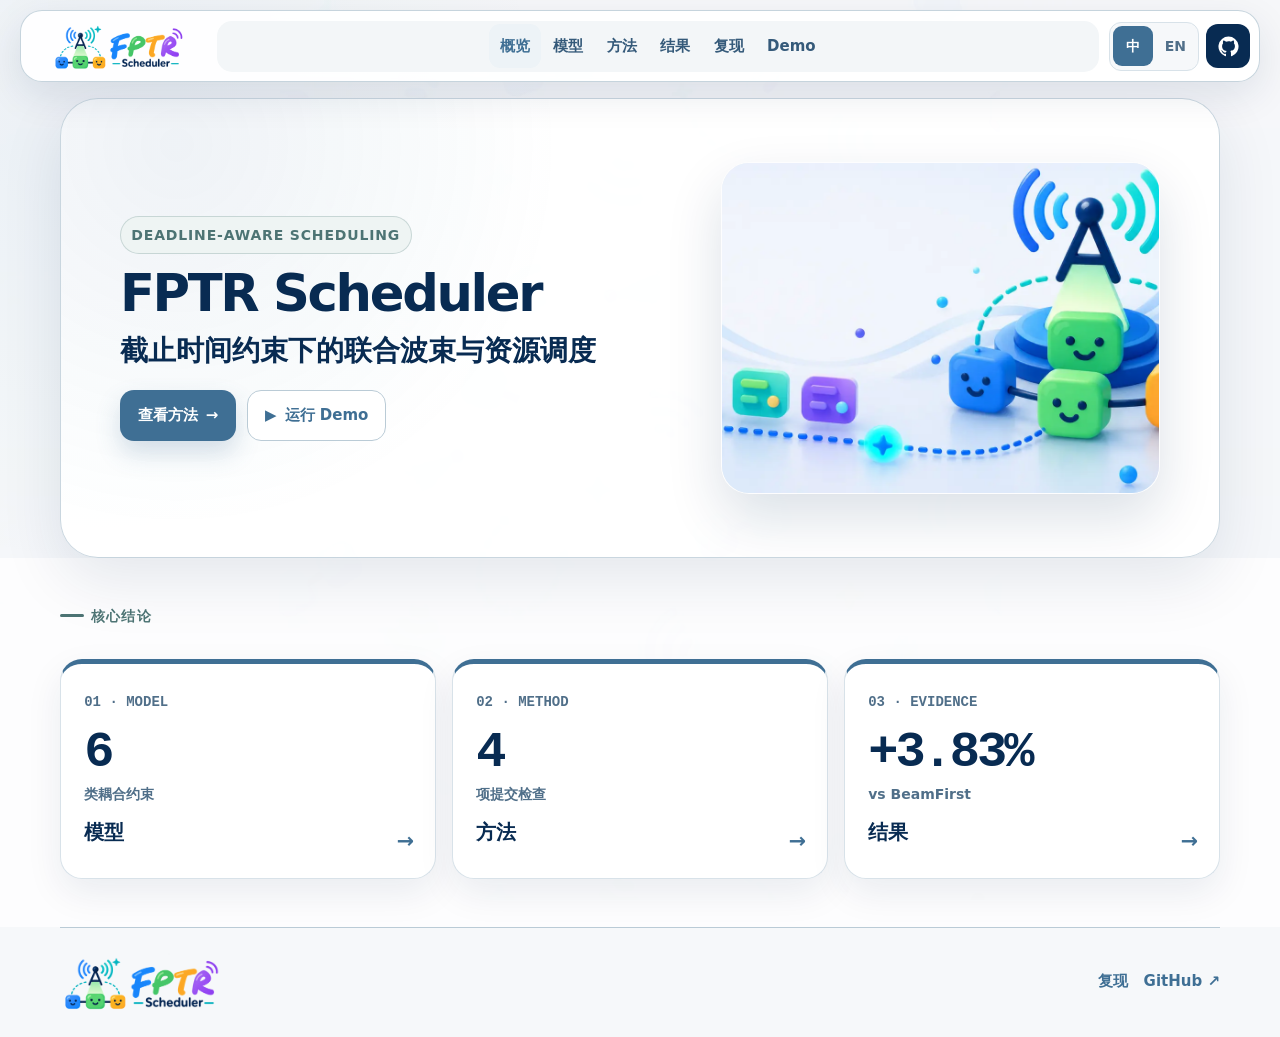
==== commit b807ec8a: "Simplify homepage copy in Chinese and English" ====
--- a/docs/index.html
+++ b/docs/index.html
@@ -48,7 +48,6 @@
             <span class="paper-badge" data-i18n="paperBadge">DEADLINE-AWARE SCHEDULING</span>
             <h1 data-i18n="paperTitle">FPTR Scheduler</h1>
             <p class="home-subtitle" data-i18n="homeSubtitle">截止时间约束下的联合波束与资源调度</p>
-            <p class="paper-thesis" data-i18n="paperThesis">保留可行解，隔离细化，验证后提交。</p>
             <div class="hero-actions">
               <a class="button button-primary" href="./method/"><span data-i18n="readMethod">查看方法</span><span aria-hidden="true">→</span></a>
               <a class="button button-secondary" href="./demo/"><span aria-hidden="true">▶</span><span data-i18n="runDemo">运行 Demo</span></a>
@@ -56,7 +55,6 @@
           </div>
           <figure class="home-visual">
             <img src="./assets/brand/hero-light-1280x720.webp" alt="智能基站协调彩色资源块与截止路径" data-i18n-alt="heroArtAlt" />
-            <figcaption data-i18n="heroCaption">一次有界调度：当前可行解始终可发布，候选仅在通过事务门后生效。</figcaption>
           </figure>
         </section>
 
@@ -67,29 +65,25 @@
               <a class="summary-card problem-card" href="./problem/">
                 <span>01 · MODEL</span><strong>6<small data-i18n="constraintCountLabel">类耦合约束</small></strong>
                 <h3 data-i18n="snapshotProblemTitle">模型</h3>
-                <p data-i18n="snapshotProblemBody">波束、资源、缓存与截止时间联合决定合法性。</p>
                 <b class="card-arrow" aria-hidden="true">→</b>
               </a>
               <a class="summary-card method-card" href="./method/">
                 <span>02 · METHOD</span><strong>4<small data-i18n="gateCountLabel">项提交检查</small></strong>
                 <h3 data-i18n="snapshotMethodTitle">方法</h3>
-                <p data-i18n="snapshotMethodBody">完整、及时、合法且更优，候选才会提交。</p>
                 <b class="card-arrow" aria-hidden="true">→</b>
               </a>
               <a class="summary-card evidence-card" href="./evidence/">
                 <span>03 · EVIDENCE</span><strong>+3.83%<small data-i18n="beamFirstGainLabel">vs BeamFirst</small></strong>
                 <h3 data-i18n="snapshotResultTitle">结果</h3>
-                <p data-i18n="snapshotResultBody">完整配置提升调度质量，同时满足 100 ms 外部时限。</p>
                 <b class="card-arrow" aria-hidden="true">→</b>
               </a>
             </div>
-            <p class="release-line"><strong data-i18n="release">Code-only public release</strong><span aria-hidden="true"> · </span><span data-i18n="releaseShort">公开代码与可执行 Demo；实验结论以论文工件为准。</span></p>
           </div>
         </section>
       </main>
 
       <footer class="site-footer">
-        <div><img src="./assets/brand/logo-horizontal.png" alt="FPTR Scheduler" /><p data-i18n="footer">可行性保持事务式细化 · 面向截止时间约束的无线调度</p></div>
+        <div><img src="./assets/brand/logo-horizontal.png" alt="FPTR Scheduler" /></div>
         <nav class="footer-links" aria-label="项目链接" data-i18n-aria="footerLinksAria"><a href="./reproduce/" data-i18n="navReproduce">复现</a><a href="https://github.com/rudykon/FPTR_Scheduler" target="_blank" rel="noreferrer">GitHub ↗</a></nav>
       </footer>
     </div>
--- a/docs/assets/site.css
+++ b/docs/assets/site.css
@@ -1,7 +1,15 @@
+@font-face {
+  font-family: "FPTR Latin Modern Math";
+  src: url("./fonts/latinmodern-math.otf") format("opentype");
+  font-style: normal;
+  font-weight: 400;
+  font-display: swap;
+}
+
 :root {
   --display: "Arial Rounded MT Bold", "Noto Sans SC", system-ui, sans-serif;
   --ui: Inter, "Noto Sans SC", system-ui, -apple-system, BlinkMacSystemFont, "Segoe UI", sans-serif;
-  --math: "Libertinus Math", "STIX Two Math", "Cambria Math", "Noto Serif Math", "DejaVu Math TeX Gyre", serif;
+  --math: "FPTR Latin Modern Math", "Latin Modern Math", serif;
   --mono: "SFMono-Regular", Consolas, "Liberation Mono", monospace;
   --text-body: 1rem;
   --text-lead: 1.0625rem;
@@ -213,11 +221,11 @@
 .button-secondary { border-color: var(--line-strong); color: var(--signal); background: var(--white); }
 .button-ghost { border-color: var(--line); color: var(--ink-soft); background: color-mix(in srgb, var(--white) 68%, transparent); }
 
-/* Home: three compact parts */
+/* Home */
 .home-hero {
   position: relative;
   display: grid;
-  min-height: 520px;
+  min-height: 460px;
   grid-template-columns: minmax(0, 1.1fr) minmax(330px, .9fr);
   gap: clamp(2rem, 5vw, 4rem);
   align-items: center;
@@ -262,7 +270,6 @@
   font-weight: 850;
   line-height: 1.3;
 }
-.paper-thesis { max-width: 690px; margin: .75rem 0 0; color: var(--ink-soft); font-size: var(--text-lead); }
 .hero-actions { display: flex; flex-wrap: wrap; gap: .7rem; margin-top: 1.3rem; }
 .home-visual {
   position: relative;
@@ -274,20 +281,7 @@
   box-shadow: 0 24px 55px color-mix(in srgb, var(--structure) 14%, transparent);
 }
 .home-visual img { width: 100%; min-height: 330px; object-fit: cover; }
-.home-visual figcaption {
-  position: absolute;
-  right: .8rem;
-  bottom: .8rem;
-  left: .8rem;
-  padding: .7rem .85rem;
-  border: 1px solid color-mix(in srgb, var(--white) 78%, transparent);
-  border-radius: 13px;
-  color: var(--ink-soft);
-  background: color-mix(in srgb, var(--white) 89%, transparent);
-  backdrop-filter: blur(12px);
-  font-size: var(--text-meta);
-}
-.home-summary { padding: 3.8rem 0 4.5rem; background: color-mix(in srgb, var(--white) 74%, transparent); }
+.home-summary { padding: 2.5rem 0 3rem; background: color-mix(in srgb, var(--white) 74%, transparent); }
 .summary-grid { display: grid; grid-template-columns: repeat(3, minmax(0, 1fr)); gap: 1rem; margin-top: 1.1rem; }
 .summary-card {
   position: relative;
@@ -314,10 +308,7 @@
   letter-spacing: 0;
 }
 .summary-card h3 { margin: .65rem 0 .35rem; font-size: 1.25rem; }
-.summary-card p { margin: 0; color: var(--ink-soft); font-size: var(--text-small); }
 .card-arrow { position: absolute; right: 1.3rem; bottom: 1.15rem; color: var(--signal); font-size: 1.3rem; }
-.release-line { margin: 1rem 0 0; color: var(--muted); font-size: var(--text-meta); }
-.release-line strong { color: var(--structure); }
 .secondary-links { display: flex; flex-wrap: wrap; gap: .75rem 1.1rem; align-items: center; margin-top: 1.5rem; color: var(--ink-soft); font-size: var(--text-small); }
 .secondary-links > span { color: var(--muted); font-weight: 800; }
 .secondary-links a { display: inline-flex; min-height: 44px; align-items: center; gap: .35rem; color: var(--signal); font-weight: 800; }
@@ -335,8 +326,6 @@
 .page-hero-evidence,
 .page-hero-reproduce { background: radial-gradient(circle at 84% 45%, color-mix(in srgb, var(--signal) 8%, transparent), transparent 22rem), color-mix(in srgb, var(--white) 72%, transparent); }
 .page-hero .section-wrap { position: relative; z-index: 2; }
-.breadcrumb { display: inline-flex; min-height: 42px; align-items: center; gap: .5rem; margin-bottom: .7rem; color: var(--ink-soft); font-size: var(--text-small); font-weight: 750; }
-.page-hero .section-kicker { margin-bottom: .65rem; }
 .page-hero h1 {
   max-width: 980px;
   margin: 0;
@@ -366,6 +355,15 @@
   color: var(--deep);
   font-family: var(--math);
   font-weight: 400;
+}
+math,
+math mi,
+math mn,
+math mo,
+math mtext,
+math ms {
+  font-family: var(--math);
+  font-synthesis: none;
 }
 .inline-math {
   white-space: nowrap;
@@ -671,6 +669,7 @@
 .quick-step pre { min-height: 275px; max-width: 100%; margin: 0; padding: 3.4rem 1rem 1rem; overflow: auto; color: var(--code-text); font: .875rem/1.62 var(--mono); white-space: pre; }
 .experiment-command .code-shell { border-radius: 12px; }
 .experiment-command pre { max-width: 100%; margin: 0; padding: 3.4rem 1rem 1rem; overflow: auto; color: var(--code-text); font: .875rem/1.62 var(--mono); white-space: pre; }
+.reproduce-timing-note { margin: 1rem 0 0; padding: .8rem 1rem; border-left: 4px solid var(--signal); border-radius: 0 12px 12px 0; color: var(--ink-soft); background: var(--blue-soft); font-size: var(--text-small); }
 .repro-actions { display: flex; flex-wrap: wrap; gap: .75rem; margin-top: 1.4rem; }
 .expected-result { display: grid; grid-template-columns: auto auto minmax(0, 1fr); gap: .8rem 1rem; align-items: center; margin-top: 1rem; padding: 1rem 1.15rem; border: 1px solid color-mix(in srgb, var(--feasible) 28%, transparent); border-radius: 16px; background: var(--green-soft); }
 .expected-result strong { color: var(--feasible); }
@@ -740,17 +739,14 @@
   html[lang="en"] .home-hero { padding: 1.5rem 1.05rem; }
   html[lang="en"] .home-hero h1 { font-size: 2.25rem; line-height: 1.02; }
   html[lang="en"] .home-hero .home-subtitle { font-size: 1.2rem; line-height: 1.3; }
-  html[lang="en"] .home-hero .paper-thesis { font-size: .975rem; line-height: 1.55; }
   html[lang="en"] .home-hero .hero-actions { display: grid; grid-template-columns: 1fr 1fr; gap: .5rem; margin-top: 1rem; }
   html[lang="en"] .home-hero .hero-actions .button { min-height: 46px; padding: .62rem .7rem; }
   .home-subtitle { font-size: 1.2rem; }
-  .home-summary { padding-block: 3.5rem; }
+  .home-summary { padding-block: 2.5rem; }
   .summary-grid { margin-top: 1.6rem; }
   .page-hero { padding-block: 1.45rem 1.35rem; }
   .page-hero h1 { font-size: clamp(2rem, 9vw, 2.5rem); }
   html[lang="en"] .page-hero { padding-block: 1.25rem 1.35rem; }
-  html[lang="en"] .page-hero .breadcrumb { min-height: 36px; margin-bottom: .3rem; }
-  html[lang="en"] .page-hero .section-kicker { margin-bottom: .35rem; }
   html[lang="en"] .page-hero h1 { font-size: clamp(1.85rem, 8.5vw, 2.15rem); line-height: 1.08; }
   html[lang="en"] .page-hero p:last-of-type { margin-top: .55rem; font-size: .9375rem; line-height: 1.48; }
   .page-mascot { display: none; }
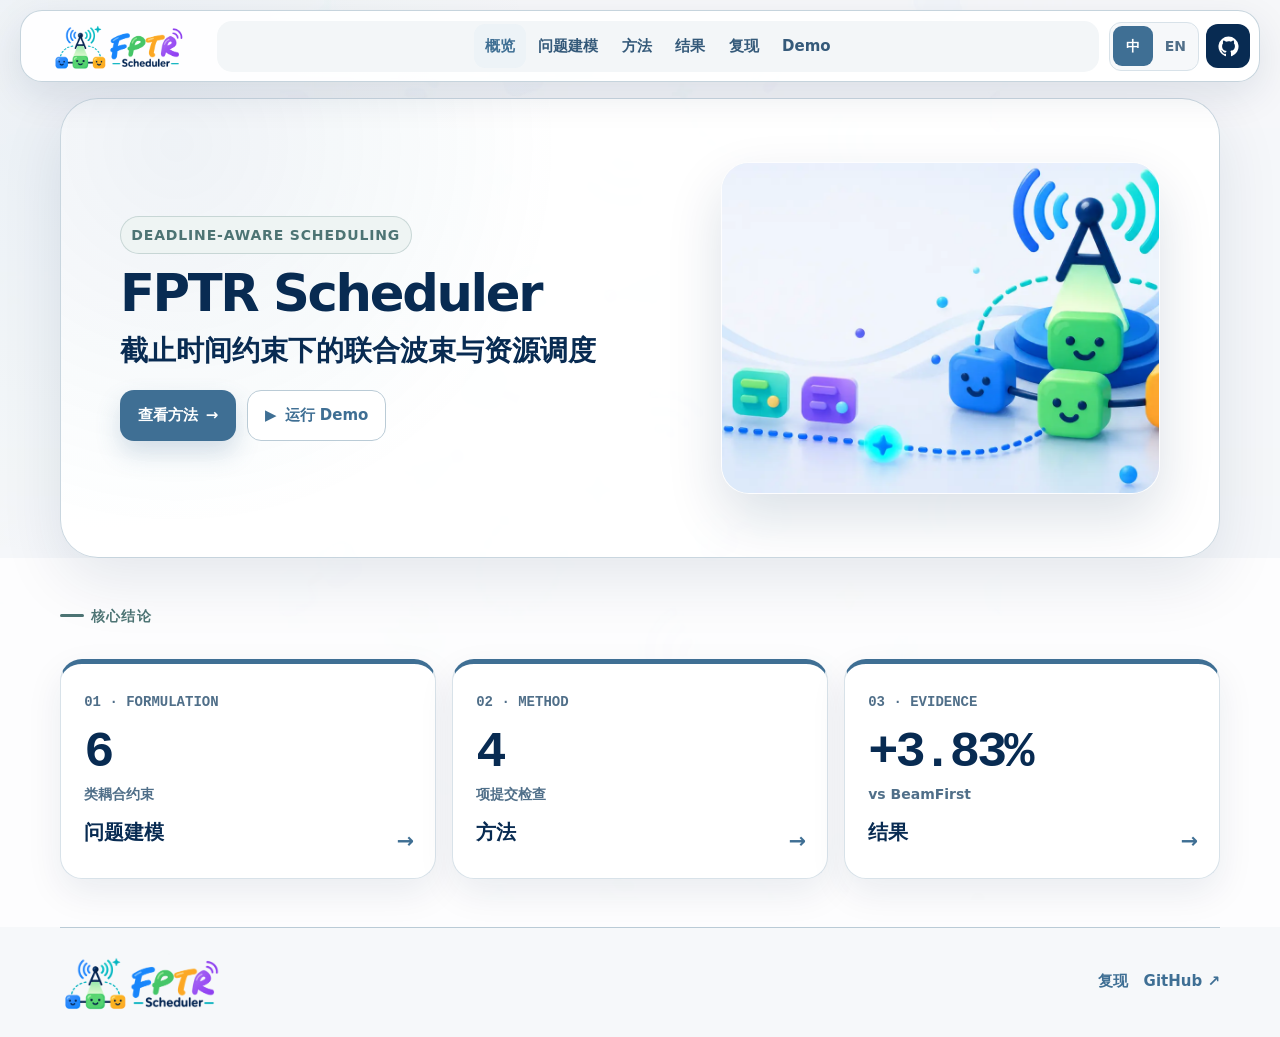
==== commit e238a6f1: "Use Problem Formulation consistently across website navigation" ====
--- a/docs/index.html
+++ b/docs/index.html
@@ -27,7 +27,7 @@
         <button class="nav-toggle" type="button" aria-expanded="false" aria-controls="mainNav"><span data-i18n="navMenu">目录</span><svg viewBox="0 0 16 16" aria-hidden="true"><path d="m3 6 5 5 5-5" /></svg></button>
         <nav class="main-nav" id="mainNav" aria-label="主要导航" data-i18n-aria="navAria">
           <a href="./" aria-current="page"><span data-i18n="navOverview">概览</span></a>
-          <a href="./problem/"><span data-i18n="navProblem">模型</span></a>
+          <a href="./problem/"><span data-i18n="navProblem">问题建模</span></a>
           <a href="./method/"><span data-i18n="navMethod">方法</span></a>
           <a href="./evidence/"><span data-i18n="navEvidence">结果</span></a>
           <a href="./reproduce/"><span data-i18n="navReproduce">复现</span></a>
@@ -63,8 +63,8 @@
             <h2 class="section-kicker" data-i18n="coreFindings">核心结论</h2>
             <div class="summary-grid">
               <a class="summary-card problem-card" href="./problem/">
-                <span>01 · MODEL</span><strong>6<small data-i18n="constraintCountLabel">类耦合约束</small></strong>
-                <h3 data-i18n="snapshotProblemTitle">模型</h3>
+                <span>01 · FORMULATION</span><strong>6<small data-i18n="constraintCountLabel">类耦合约束</small></strong>
+                <h3 data-i18n="snapshotProblemTitle">问题建模</h3>
                 <b class="card-arrow" aria-hidden="true">→</b>
               </a>
               <a class="summary-card method-card" href="./method/">
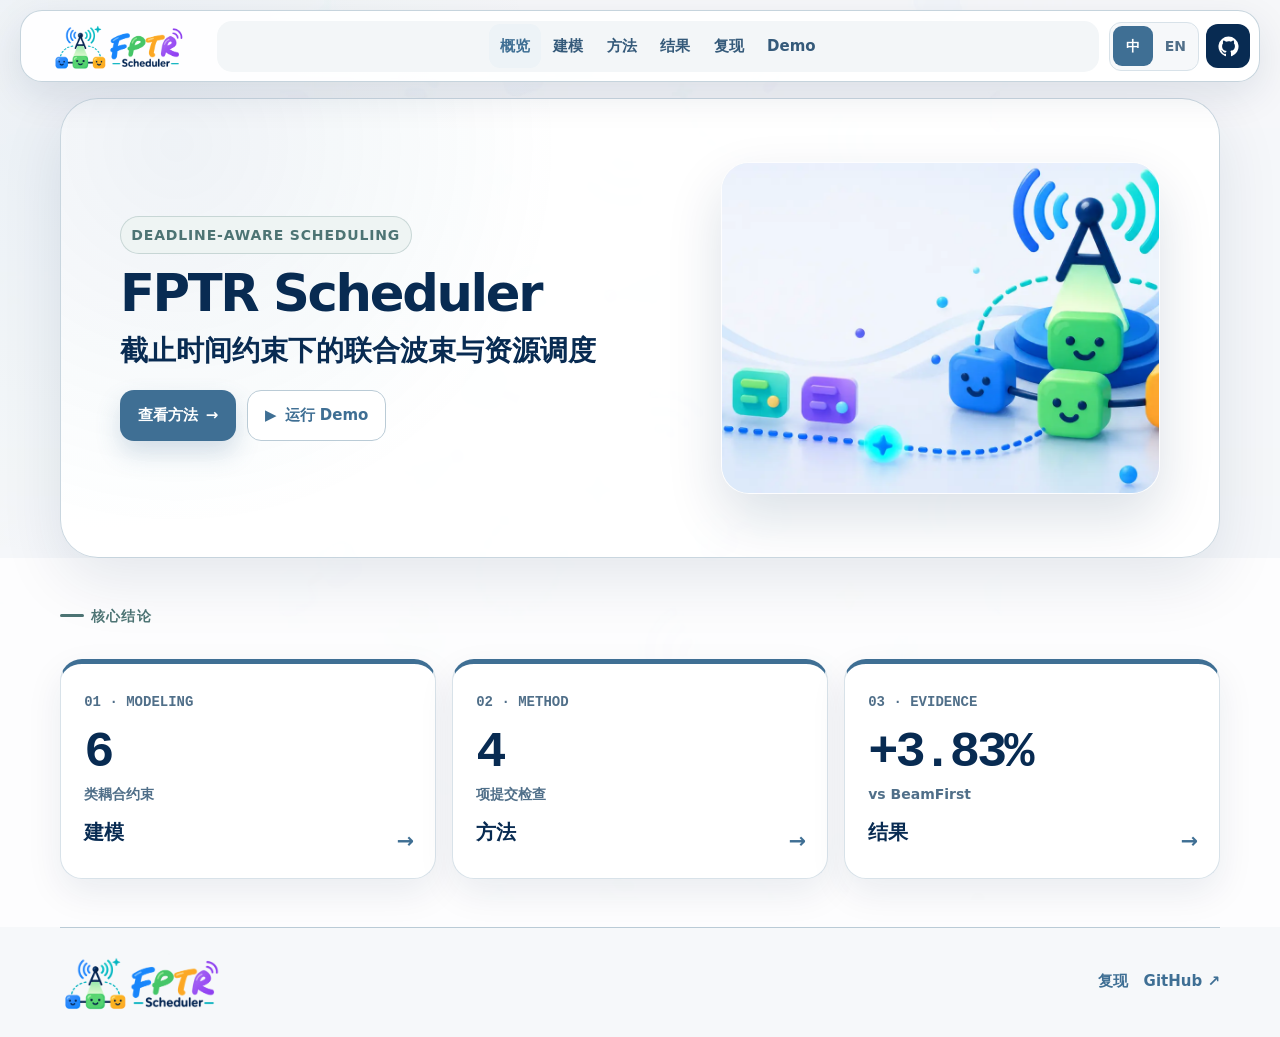
==== commit 89ed7dba: "Rename page to Modeling and move it to /modeling/" ====
--- a/docs/index.html
+++ b/docs/index.html
@@ -27,7 +27,7 @@
         <button class="nav-toggle" type="button" aria-expanded="false" aria-controls="mainNav"><span data-i18n="navMenu">目录</span><svg viewBox="0 0 16 16" aria-hidden="true"><path d="m3 6 5 5 5-5" /></svg></button>
         <nav class="main-nav" id="mainNav" aria-label="主要导航" data-i18n-aria="navAria">
           <a href="./" aria-current="page"><span data-i18n="navOverview">概览</span></a>
-          <a href="./problem/"><span data-i18n="navProblem">问题建模</span></a>
+          <a href="./modeling/"><span data-i18n="navProblem">建模</span></a>
           <a href="./method/"><span data-i18n="navMethod">方法</span></a>
           <a href="./evidence/"><span data-i18n="navEvidence">结果</span></a>
           <a href="./reproduce/"><span data-i18n="navReproduce">复现</span></a>
@@ -62,9 +62,9 @@
           <div class="section-wrap">
             <h2 class="section-kicker" data-i18n="coreFindings">核心结论</h2>
             <div class="summary-grid">
-              <a class="summary-card problem-card" href="./problem/">
-                <span>01 · FORMULATION</span><strong>6<small data-i18n="constraintCountLabel">类耦合约束</small></strong>
-                <h3 data-i18n="snapshotProblemTitle">问题建模</h3>
+              <a class="summary-card problem-card" href="./modeling/">
+                <span>01 · MODELING</span><strong>6<small data-i18n="constraintCountLabel">类耦合约束</small></strong>
+                <h3 data-i18n="snapshotProblemTitle">建模</h3>
                 <b class="card-arrow" aria-hidden="true">→</b>
               </a>
               <a class="summary-card method-card" href="./method/">
